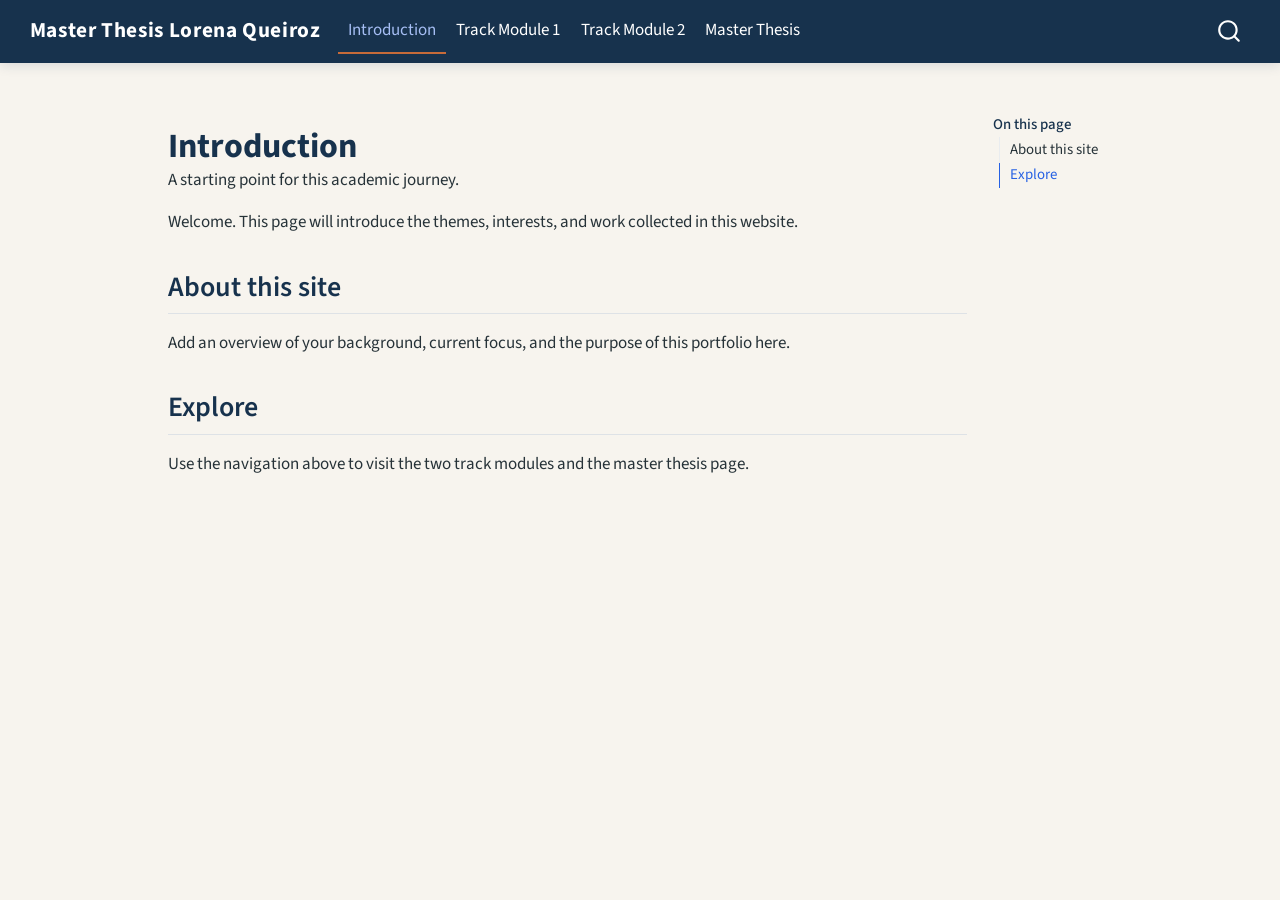
==== index.html @ 3b208a17 "Built site for gh-pages" ====
<!DOCTYPE html>
<html xmlns="http://www.w3.org/1999/xhtml" lang="en" xml:lang="en"><head>

<meta charset="utf-8">
<meta name="generator" content="quarto-1.8.27">

<meta name="viewport" content="width=device-width, initial-scale=1.0, user-scalable=yes">

<meta name="description" content="A starting point for this academic journey.">

<title>Introduction – Master Thesis Lorena Queiroz</title>
<style>
code{white-space: pre-wrap;}
span.smallcaps{font-variant: small-caps;}
div.columns{display: flex; gap: min(4vw, 1.5em);}
div.column{flex: auto; overflow-x: auto;}
div.hanging-indent{margin-left: 1.5em; text-indent: -1.5em;}
ul.task-list{list-style: none;}
ul.task-list li input[type="checkbox"] {
  width: 0.8em;
  margin: 0 0.8em 0.2em -1em; /* quarto-specific, see https://github.com/quarto-dev/quarto-cli/issues/4556 */ 
  vertical-align: middle;
}
</style>


<script src="site_libs/quarto-nav/quarto-nav.js"></script>
<script src="site_libs/quarto-nav/headroom.min.js"></script>
<script src="site_libs/clipboard/clipboard.min.js"></script>
<script src="site_libs/quarto-search/autocomplete.umd.js"></script>
<script src="site_libs/quarto-search/fuse.min.js"></script>
<script src="site_libs/quarto-search/quarto-search.js"></script>
<meta name="quarto:offset" content="./">
<script src="site_libs/quarto-html/quarto.js" type="module"></script>
<script src="site_libs/quarto-html/tabsets/tabsets.js" type="module"></script>
<script src="site_libs/quarto-html/axe/axe-check.js" type="module"></script>
<script src="site_libs/quarto-html/popper.min.js"></script>
<script src="site_libs/quarto-html/tippy.umd.min.js"></script>
<script src="site_libs/quarto-html/anchor.min.js"></script>
<link href="site_libs/quarto-html/tippy.css" rel="stylesheet">
<link href="site_libs/quarto-html/quarto-syntax-highlighting-ed96de9b727972fe78a7b5d16c58bf87.css" rel="stylesheet" id="quarto-text-highlighting-styles">
<script src="site_libs/bootstrap/bootstrap.min.js"></script>
<link href="site_libs/bootstrap/bootstrap-icons.css" rel="stylesheet">
<link href="site_libs/bootstrap/bootstrap-d3ca90b6e268685fec58a3d62933d639.min.css" rel="stylesheet" append-hash="true" id="quarto-bootstrap" data-mode="light">
<script id="quarto-search-options" type="application/json">{
  "location": "navbar",
  "copy-button": false,
  "collapse-after": 3,
  "panel-placement": "end",
  "type": "overlay",
  "limit": 50,
  "keyboard-shortcut": [
    "f",
    "/",
    "s"
  ],
  "show-item-context": false,
  "language": {
    "search-no-results-text": "No results",
    "search-matching-documents-text": "matching documents",
    "search-copy-link-title": "Copy link to search",
    "search-hide-matches-text": "Hide additional matches",
    "search-more-match-text": "more match in this document",
    "search-more-matches-text": "more matches in this document",
    "search-clear-button-title": "Clear",
    "search-text-placeholder": "",
    "search-detached-cancel-button-title": "Cancel",
    "search-submit-button-title": "Submit",
    "search-label": "Search"
  }
}</script>
<style>html{ scroll-behavior: smooth; }</style>


<link rel="stylesheet" href="styles.css">
</head>

<body class="nav-fixed quarto-light">

<div id="quarto-search-results"></div>
  <header id="quarto-header" class="headroom fixed-top">
    <nav class="navbar navbar-expand-lg " data-bs-theme="dark">
      <div class="navbar-container container-fluid">
      <div class="navbar-brand-container mx-auto">
    <a class="navbar-brand" href="./index.html">
    <span class="navbar-title">Master Thesis Lorena Queiroz</span>
    </a>
  </div>
            <div id="quarto-search" class="" title="Search"></div>
          <button class="navbar-toggler" type="button" data-bs-toggle="collapse" data-bs-target="#navbarCollapse" aria-controls="navbarCollapse" role="menu" aria-expanded="false" aria-label="Toggle navigation" onclick="if (window.quartoToggleHeadroom) { window.quartoToggleHeadroom(); }">
  <span class="navbar-toggler-icon"></span>
</button>
          <div class="collapse navbar-collapse" id="navbarCollapse">
            <ul class="navbar-nav navbar-nav-scroll me-auto">
  <li class="nav-item">
    <a class="nav-link active" href="./index.html" aria-current="page"> 
<span class="menu-text">Introduction</span></a>
  </li>  
  <li class="nav-item">
    <a class="nav-link" href="./module-1.html"> 
<span class="menu-text">Track Module 1</span></a>
  </li>  
  <li class="nav-item">
    <a class="nav-link" href="./module-2.html"> 
<span class="menu-text">Track Module 2</span></a>
  </li>  
  <li class="nav-item">
    <a class="nav-link" href="./thesis.html"> 
<span class="menu-text">Master Thesis</span></a>
  </li>  
</ul>
          </div> <!-- /navcollapse -->
            <div class="quarto-navbar-tools">
</div>
      </div> <!-- /container-fluid -->
    </nav>
</header>
<!-- content -->
<div id="quarto-content" class="quarto-container page-columns page-rows-contents page-layout-article page-navbar">
<!-- sidebar -->
<!-- margin-sidebar -->
    <div id="quarto-margin-sidebar" class="sidebar margin-sidebar">
        <nav id="TOC" role="doc-toc" class="toc-active">
    <h2 id="toc-title">On this page</h2>
   
  <ul>
  <li><a href="#about-this-site" id="toc-about-this-site" class="nav-link active" data-scroll-target="#about-this-site">About this site</a></li>
  <li><a href="#explore" id="toc-explore" class="nav-link" data-scroll-target="#explore">Explore</a></li>
  </ul>
</nav>
    </div>
<!-- main -->
<main class="content" id="quarto-document-content">

<header id="title-block-header" class="quarto-title-block default">
<div class="quarto-title">
<h1 class="title">Introduction</h1>
</div>

<div>
  <div class="description">
    A starting point for this academic journey.
  </div>
</div>


<div class="quarto-title-meta">

    
  
    
  </div>
  


</header>


<p>Welcome. This page will introduce the themes, interests, and work collected in this website.</p>
<section id="about-this-site" class="level2">
<h2 class="anchored" data-anchor-id="about-this-site">About this site</h2>
<p>Add an overview of your background, current focus, and the purpose of this portfolio here.</p>
</section>
<section id="explore" class="level2">
<h2 class="anchored" data-anchor-id="explore">Explore</h2>
<p>Use the navigation above to visit the two track modules and the master thesis page.</p>


</section>

</main> <!-- /main -->
<script id="quarto-html-after-body" type="application/javascript">
  window.document.addEventListener("DOMContentLoaded", function (event) {
    const icon = "";
    const anchorJS = new window.AnchorJS();
    anchorJS.options = {
      placement: 'right',
      icon: icon
    };
    anchorJS.add('.anchored');
    const isCodeAnnotation = (el) => {
      for (const clz of el.classList) {
        if (clz.startsWith('code-annotation-')) {                     
          return true;
        }
      }
      return false;
    }
    const onCopySuccess = function(e) {
      // button target
      const button = e.trigger;
      // don't keep focus
      button.blur();
      // flash "checked"
      button.classList.add('code-copy-button-checked');
      var currentTitle = button.getAttribute("title");
      button.setAttribute("title", "Copied!");
      let tooltip;
      if (window.bootstrap) {
        button.setAttribute("data-bs-toggle", "tooltip");
        button.setAttribute("data-bs-placement", "left");
        button.setAttribute("data-bs-title", "Copied!");
        tooltip = new bootstrap.Tooltip(button, 
          { trigger: "manual", 
            customClass: "code-copy-button-tooltip",
            offset: [0, -8]});
        tooltip.show();    
      }
      setTimeout(function() {
        if (tooltip) {
          tooltip.hide();
          button.removeAttribute("data-bs-title");
          button.removeAttribute("data-bs-toggle");
          button.removeAttribute("data-bs-placement");
        }
        button.setAttribute("title", currentTitle);
        button.classList.remove('code-copy-button-checked');
      }, 1000);
      // clear code selection
      e.clearSelection();
    }
    const getTextToCopy = function(trigger) {
      const outerScaffold = trigger.parentElement.cloneNode(true);
      const codeEl = outerScaffold.querySelector('code');
      for (const childEl of codeEl.children) {
        if (isCodeAnnotation(childEl)) {
          childEl.remove();
        }
      }
      return codeEl.innerText;
    }
    const clipboard = new window.ClipboardJS('.code-copy-button:not([data-in-quarto-modal])', {
      text: getTextToCopy
    });
    clipboard.on('success', onCopySuccess);
    if (window.document.getElementById('quarto-embedded-source-code-modal')) {
      const clipboardModal = new window.ClipboardJS('.code-copy-button[data-in-quarto-modal]', {
        text: getTextToCopy,
        container: window.document.getElementById('quarto-embedded-source-code-modal')
      });
      clipboardModal.on('success', onCopySuccess);
    }
      var localhostRegex = new RegExp(/^(?:http|https):\/\/localhost\:?[0-9]*\//);
      var mailtoRegex = new RegExp(/^mailto:/);
        var filterRegex = new RegExp('/' + window.location.host + '/');
      var isInternal = (href) => {
          return filterRegex.test(href) || localhostRegex.test(href) || mailtoRegex.test(href);
      }
      // Inspect non-navigation links and adorn them if external
     var links = window.document.querySelectorAll('a[href]:not(.nav-link):not(.navbar-brand):not(.toc-action):not(.sidebar-link):not(.sidebar-item-toggle):not(.pagination-link):not(.no-external):not([aria-hidden]):not(.dropdown-item):not(.quarto-navigation-tool):not(.about-link)');
      for (var i=0; i<links.length; i++) {
        const link = links[i];
        if (!isInternal(link.href)) {
          // undo the damage that might have been done by quarto-nav.js in the case of
          // links that we want to consider external
          if (link.dataset.originalHref !== undefined) {
            link.href = link.dataset.originalHref;
          }
        }
      }
    function tippyHover(el, contentFn, onTriggerFn, onUntriggerFn) {
      const config = {
        allowHTML: true,
        maxWidth: 500,
        delay: 100,
        arrow: false,
        appendTo: function(el) {
            return el.parentElement;
        },
        interactive: true,
        interactiveBorder: 10,
        theme: 'quarto',
        placement: 'bottom-start',
      };
      if (contentFn) {
        config.content = contentFn;
      }
      if (onTriggerFn) {
        config.onTrigger = onTriggerFn;
      }
      if (onUntriggerFn) {
        config.onUntrigger = onUntriggerFn;
      }
      window.tippy(el, config); 
    }
    const noterefs = window.document.querySelectorAll('a[role="doc-noteref"]');
    for (var i=0; i<noterefs.length; i++) {
      const ref = noterefs[i];
      tippyHover(ref, function() {
        // use id or data attribute instead here
        let href = ref.getAttribute('data-footnote-href') || ref.getAttribute('href');
        try { href = new URL(href).hash; } catch {}
        const id = href.replace(/^#\/?/, "");
        const note = window.document.getElementById(id);
        if (note) {
          return note.innerHTML;
        } else {
          return "";
        }
      });
    }
    const xrefs = window.document.querySelectorAll('a.quarto-xref');
    const processXRef = (id, note) => {
      // Strip column container classes
      const stripColumnClz = (el) => {
        el.classList.remove("page-full", "page-columns");
        if (el.children) {
          for (const child of el.children) {
            stripColumnClz(child);
          }
        }
      }
      stripColumnClz(note)
      if (id === null || id.startsWith('sec-')) {
        // Special case sections, only their first couple elements
        const container = document.createElement("div");
        if (note.children && note.children.length > 2) {
          container.appendChild(note.children[0].cloneNode(true));
          for (let i = 1; i < note.children.length; i++) {
            const child = note.children[i];
            if (child.tagName === "P" && child.innerText === "") {
              continue;
            } else {
              container.appendChild(child.cloneNode(true));
              break;
            }
          }
          if (window.Quarto?.typesetMath) {
            window.Quarto.typesetMath(container);
          }
          return container.innerHTML
        } else {
          if (window.Quarto?.typesetMath) {
            window.Quarto.typesetMath(note);
          }
          return note.innerHTML;
        }
      } else {
        // Remove any anchor links if they are present
        const anchorLink = note.querySelector('a.anchorjs-link');
        if (anchorLink) {
          anchorLink.remove();
        }
        if (window.Quarto?.typesetMath) {
          window.Quarto.typesetMath(note);
        }
        if (note.classList.contains("callout")) {
          return note.outerHTML;
        } else {
          return note.innerHTML;
        }
      }
    }
    for (var i=0; i<xrefs.length; i++) {
      const xref = xrefs[i];
      tippyHover(xref, undefined, function(instance) {
        instance.disable();
        let url = xref.getAttribute('href');
        let hash = undefined; 
        if (url.startsWith('#')) {
          hash = url;
        } else {
          try { hash = new URL(url).hash; } catch {}
        }
        if (hash) {
          const id = hash.replace(/^#\/?/, "");
          const note = window.document.getElementById(id);
          if (note !== null) {
            try {
              const html = processXRef(id, note.cloneNode(true));
              instance.setContent(html);
            } finally {
              instance.enable();
              instance.show();
            }
          } else {
            // See if we can fetch this
            fetch(url.split('#')[0])
            .then(res => res.text())
            .then(html => {
              const parser = new DOMParser();
              const htmlDoc = parser.parseFromString(html, "text/html");
              const note = htmlDoc.getElementById(id);
              if (note !== null) {
                const html = processXRef(id, note);
                instance.setContent(html);
              } 
            }).finally(() => {
              instance.enable();
              instance.show();
            });
          }
        } else {
          // See if we can fetch a full url (with no hash to target)
          // This is a special case and we should probably do some content thinning / targeting
          fetch(url)
          .then(res => res.text())
          .then(html => {
            const parser = new DOMParser();
            const htmlDoc = parser.parseFromString(html, "text/html");
            const note = htmlDoc.querySelector('main.content');
            if (note !== null) {
              // This should only happen for chapter cross references
              // (since there is no id in the URL)
              // remove the first header
              if (note.children.length > 0 && note.children[0].tagName === "HEADER") {
                note.children[0].remove();
              }
              const html = processXRef(null, note);
              instance.setContent(html);
            } 
          }).finally(() => {
            instance.enable();
            instance.show();
          });
        }
      }, function(instance) {
      });
    }
        let selectedAnnoteEl;
        const selectorForAnnotation = ( cell, annotation) => {
          let cellAttr = 'data-code-cell="' + cell + '"';
          let lineAttr = 'data-code-annotation="' +  annotation + '"';
          const selector = 'span[' + cellAttr + '][' + lineAttr + ']';
          return selector;
        }
        const selectCodeLines = (annoteEl) => {
          const doc = window.document;
          const targetCell = annoteEl.getAttribute("data-target-cell");
          const targetAnnotation = annoteEl.getAttribute("data-target-annotation");
          const annoteSpan = window.document.querySelector(selectorForAnnotation(targetCell, targetAnnotation));
          const lines = annoteSpan.getAttribute("data-code-lines").split(",");
          const lineIds = lines.map((line) => {
            return targetCell + "-" + line;
          })
          let top = null;
          let height = null;
          let parent = null;
          if (lineIds.length > 0) {
              //compute the position of the single el (top and bottom and make a div)
              const el = window.document.getElementById(lineIds[0]);
              top = el.offsetTop;
              height = el.offsetHeight;
              parent = el.parentElement.parentElement;
            if (lineIds.length > 1) {
              const lastEl = window.document.getElementById(lineIds[lineIds.length - 1]);
              const bottom = lastEl.offsetTop + lastEl.offsetHeight;
              height = bottom - top;
            }
            if (top !== null && height !== null && parent !== null) {
              // cook up a div (if necessary) and position it 
              let div = window.document.getElementById("code-annotation-line-highlight");
              if (div === null) {
                div = window.document.createElement("div");
                div.setAttribute("id", "code-annotation-line-highlight");
                div.style.position = 'absolute';
                parent.appendChild(div);
              }
              div.style.top = top - 2 + "px";
              div.style.height = height + 4 + "px";
              div.style.left = 0;
              let gutterDiv = window.document.getElementById("code-annotation-line-highlight-gutter");
              if (gutterDiv === null) {
                gutterDiv = window.document.createElement("div");
                gutterDiv.setAttribute("id", "code-annotation-line-highlight-gutter");
                gutterDiv.style.position = 'absolute';
                const codeCell = window.document.getElementById(targetCell);
                const gutter = codeCell.querySelector('.code-annotation-gutter');
                gutter.appendChild(gutterDiv);
              }
              gutterDiv.style.top = top - 2 + "px";
              gutterDiv.style.height = height + 4 + "px";
            }
            selectedAnnoteEl = annoteEl;
          }
        };
        const unselectCodeLines = () => {
          const elementsIds = ["code-annotation-line-highlight", "code-annotation-line-highlight-gutter"];
          elementsIds.forEach((elId) => {
            const div = window.document.getElementById(elId);
            if (div) {
              div.remove();
            }
          });
          selectedAnnoteEl = undefined;
        };
          // Handle positioning of the toggle
      window.addEventListener(
        "resize",
        throttle(() => {
          elRect = undefined;
          if (selectedAnnoteEl) {
            selectCodeLines(selectedAnnoteEl);
          }
        }, 10)
      );
      function throttle(fn, ms) {
      let throttle = false;
      let timer;
        return (...args) => {
          if(!throttle) { // first call gets through
              fn.apply(this, args);
              throttle = true;
          } else { // all the others get throttled
              if(timer) clearTimeout(timer); // cancel #2
              timer = setTimeout(() => {
                fn.apply(this, args);
                timer = throttle = false;
              }, ms);
          }
        };
      }
        // Attach click handler to the DT
        const annoteDls = window.document.querySelectorAll('dt[data-target-cell]');
        for (const annoteDlNode of annoteDls) {
          annoteDlNode.addEventListener('click', (event) => {
            const clickedEl = event.target;
            if (clickedEl !== selectedAnnoteEl) {
              unselectCodeLines();
              const activeEl = window.document.querySelector('dt[data-target-cell].code-annotation-active');
              if (activeEl) {
                activeEl.classList.remove('code-annotation-active');
              }
              selectCodeLines(clickedEl);
              clickedEl.classList.add('code-annotation-active');
            } else {
              // Unselect the line
              unselectCodeLines();
              clickedEl.classList.remove('code-annotation-active');
            }
          });
        }
    const findCites = (el) => {
      const parentEl = el.parentElement;
      if (parentEl) {
        const cites = parentEl.dataset.cites;
        if (cites) {
          return {
            el,
            cites: cites.split(' ')
          };
        } else {
          return findCites(el.parentElement)
        }
      } else {
        return undefined;
      }
    };
    var bibliorefs = window.document.querySelectorAll('a[role="doc-biblioref"]');
    for (var i=0; i<bibliorefs.length; i++) {
      const ref = bibliorefs[i];
      const citeInfo = findCites(ref);
      if (citeInfo) {
        tippyHover(citeInfo.el, function() {
          var popup = window.document.createElement('div');
          citeInfo.cites.forEach(function(cite) {
            var citeDiv = window.document.createElement('div');
            citeDiv.classList.add('hanging-indent');
            citeDiv.classList.add('csl-entry');
            var biblioDiv = window.document.getElementById('ref-' + cite);
            if (biblioDiv) {
              citeDiv.innerHTML = biblioDiv.innerHTML;
            }
            popup.appendChild(citeDiv);
          });
          return popup.innerHTML;
        });
      }
    }
  });
  </script>
</div> <!-- /content -->




<script src="site_libs/quarto-html/zenscroll-min.js"></script>
</body></html>
---- site_libs/quarto-html/tippy.css ----
.tippy-box[data-animation=fade][data-state=hidden]{opacity:0}[data-tippy-root]{max-width:calc(100vw - 10px)}.tippy-box{position:relative;background-color:#333;color:#fff;border-radius:4px;font-size:14px;line-height:1.4;white-space:normal;outline:0;transition-property:transform,visibility,opacity}.tippy-box[data-placement^=top]>.tippy-arrow{bottom:0}.tippy-box[data-placement^=top]>.tippy-arrow:before{bottom:-7px;left:0;border-width:8px 8px 0;border-top-color:initial;transform-origin:center top}.tippy-box[data-placement^=bottom]>.tippy-arrow{top:0}.tippy-box[data-placement^=bottom]>.tippy-arrow:before{top:-7px;left:0;border-width:0 8px 8px;border-bottom-color:initial;transform-origin:center bottom}.tippy-box[data-placement^=left]>.tippy-arrow{right:0}.tippy-box[data-placement^=left]>.tippy-arrow:before{border-width:8px 0 8px 8px;border-left-color:initial;right:-7px;transform-origin:center left}.tippy-box[data-placement^=right]>.tippy-arrow{left:0}.tippy-box[data-placement^=right]>.tippy-arrow:before{left:-7px;border-width:8px 8px 8px 0;border-right-color:initial;transform-origin:center right}.tippy-box[data-inertia][data-state=visible]{transition-timing-function:cubic-bezier(.54,1.5,.38,1.11)}.tippy-arrow{width:16px;height:16px;color:#333}.tippy-arrow:before{content:"";position:absolute;border-color:transparent;border-style:solid}.tippy-content{position:relative;padding:5px 9px;z-index:1}
---- site_libs/quarto-html/quarto-syntax-highlighting-ed96de9b727972fe78a7b5d16c58bf87.css ----
/* quarto syntax highlight colors */
:root {
  --quarto-hl-ot-color: #003B4F;
  --quarto-hl-at-color: #657422;
  --quarto-hl-ss-color: #20794D;
  --quarto-hl-an-color: #5E5E5E;
  --quarto-hl-fu-color: #4758AB;
  --quarto-hl-st-color: #20794D;
  --quarto-hl-cf-color: #003B4F;
  --quarto-hl-op-color: #5E5E5E;
  --quarto-hl-er-color: #AD0000;
  --quarto-hl-bn-color: #AD0000;
  --quarto-hl-al-color: #AD0000;
  --quarto-hl-va-color: #111111;
  --quarto-hl-bu-color: inherit;
  --quarto-hl-ex-color: inherit;
  --quarto-hl-pp-color: #AD0000;
  --quarto-hl-in-color: #5E5E5E;
  --quarto-hl-vs-color: #20794D;
  --quarto-hl-wa-color: #5E5E5E;
  --quarto-hl-do-color: #5E5E5E;
  --quarto-hl-im-color: #00769E;
  --quarto-hl-ch-color: #20794D;
  --quarto-hl-dt-color: #AD0000;
  --quarto-hl-fl-color: #AD0000;
  --quarto-hl-co-color: #5E5E5E;
  --quarto-hl-cv-color: #5E5E5E;
  --quarto-hl-cn-color: #8f5902;
  --quarto-hl-sc-color: #5E5E5E;
  --quarto-hl-dv-color: #AD0000;
  --quarto-hl-kw-color: #003B4F;
}

/* other quarto variables */
:root {
  --quarto-font-monospace: SFMono-Regular, Menlo, Monaco, Consolas, "Liberation Mono", "Courier New", monospace;
}

/* syntax highlight based on Pandoc's rules */
pre > code.sourceCode > span {
  color: #003B4F;
}

code.sourceCode > span {
  color: #003B4F;
}

div.sourceCode,
div.sourceCode pre.sourceCode {
  color: #003B4F;
}

/* Normal */
code span {
  color: #003B4F;
}

/* Alert */
code span.al {
  color: #AD0000;
  font-style: inherit;
}

/* Annotation */
code span.an {
  color: #5E5E5E;
  font-style: inherit;
}

/* Attribute */
code span.at {
  color: #657422;
  font-style: inherit;
}

/* BaseN */
code span.bn {
  color: #AD0000;
  font-style: inherit;
}

/* BuiltIn */
code span.bu {
  font-style: inherit;
}

/* ControlFlow */
code span.cf {
  color: #003B4F;
  font-weight: bold;
  font-style: inherit;
}

/* Char */
code span.ch {
  color: #20794D;
  font-style: inherit;
}

/* Constant */
code span.cn {
  color: #8f5902;
  font-style: inherit;
}

/* Comment */
code span.co {
  color: #5E5E5E;
  font-style: inherit;
}

/* CommentVar */
code span.cv {
  color: #5E5E5E;
  font-style: italic;
}

/* Documentation */
code span.do {
  color: #5E5E5E;
  font-style: italic;
}

/* DataType */
code span.dt {
  color: #AD0000;
  font-style: inherit;
}

/* DecVal */
code span.dv {
  color: #AD0000;
  font-style: inherit;
}

/* Error */
code span.er {
  color: #AD0000;
  font-style: inherit;
}

/* Extension */
code span.ex {
  font-style: inherit;
}

/* Float */
code span.fl {
  color: #AD0000;
  font-style: inherit;
}

/* Function */
code span.fu {
  color: #4758AB;
  font-style: inherit;
}

/* Import */
code span.im {
  color: #00769E;
  font-style: inherit;
}

/* Information */
code span.in {
  color: #5E5E5E;
  font-style: inherit;
}

/* Keyword */
code span.kw {
  color: #003B4F;
  font-weight: bold;
  font-style: inherit;
}

/* Operator */
code span.op {
  color: #5E5E5E;
  font-style: inherit;
}

/* Other */
code span.ot {
  color: #003B4F;
  font-style: inherit;
}

/* Preprocessor */
code span.pp {
  color: #AD0000;
  font-style: inherit;
}

/* SpecialChar */
code span.sc {
  color: #5E5E5E;
  font-style: inherit;
}

/* SpecialString */
code span.ss {
  color: #20794D;
  font-style: inherit;
}

/* String */
code span.st {
  color: #20794D;
  font-style: inherit;
}

/* Variable */
code span.va {
  color: #111111;
  font-style: inherit;
}

/* VerbatimString */
code span.vs {
  color: #20794D;
  font-style: inherit;
}

/* Warning */
code span.wa {
  color: #5E5E5E;
  font-style: italic;
}

.prevent-inlining {
  content: "</";
}

/*# sourceMappingURL=0920dd6d7437995b8cdf7429764427b1.css.map */
---- styles.css ----
/* Keep the reading surface calm while giving the site its own identity. */
:root {
  --site-ink: #17324d;
  --site-accent: #c76b39;
  --site-paper: #f7f4ee;
}

body {
  background: var(--site-paper);
  color: #263238;
}

.navbar {
  box-shadow: 0 2px 12px rgba(23, 50, 77, 0.14);
}

.navbar-brand {
  font-weight: 700;
  letter-spacing: 0.03em;
}

.navbar-nav .nav-link {
  border-bottom: 2px solid transparent;
  transition: border-color 160ms ease, color 160ms ease;
}

.navbar-nav .nav-link:hover,
.navbar-nav .nav-link.active {
  border-bottom-color: var(--site-accent);
}

#quarto-content {
  padding-top: 2rem;
}

h1, h2, h3 {
  color: var(--site-ink);
}

h1 {
  font-weight: 700;
}

a {
  color: #9b4d25;
}
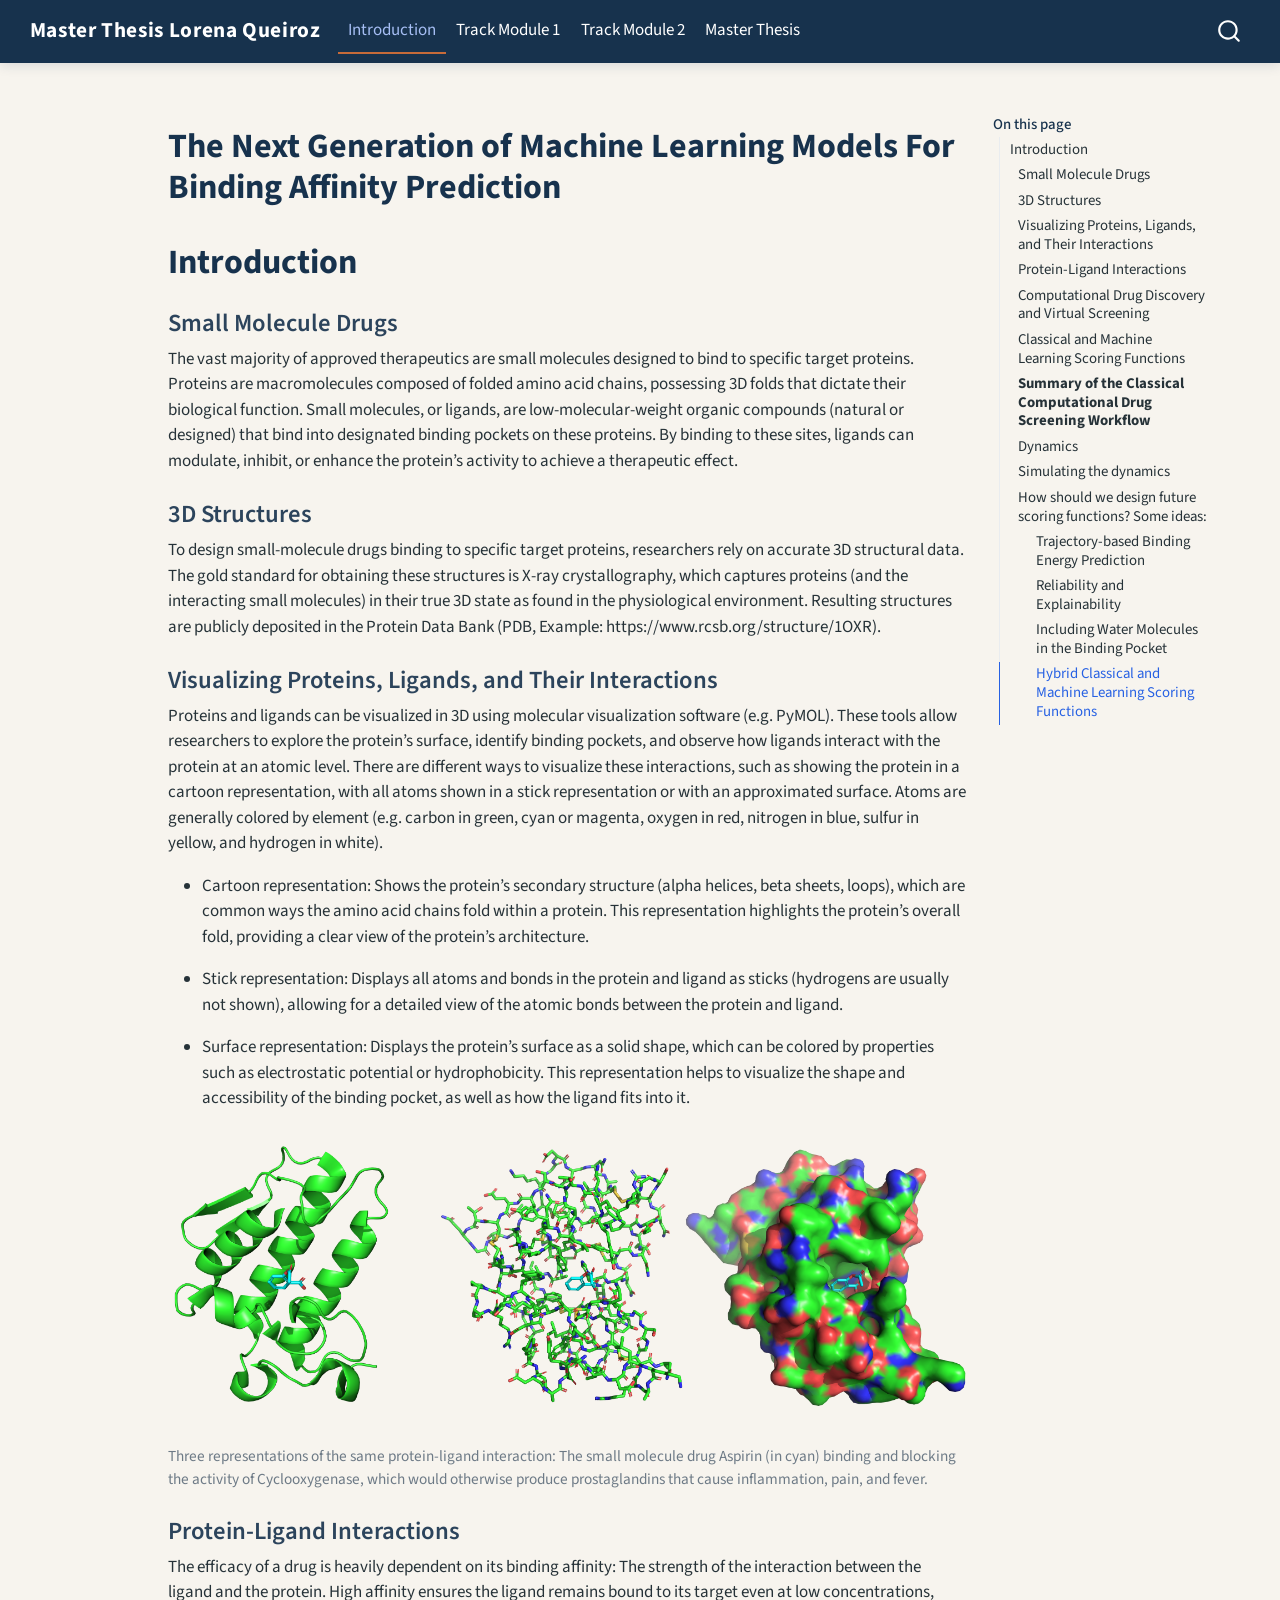
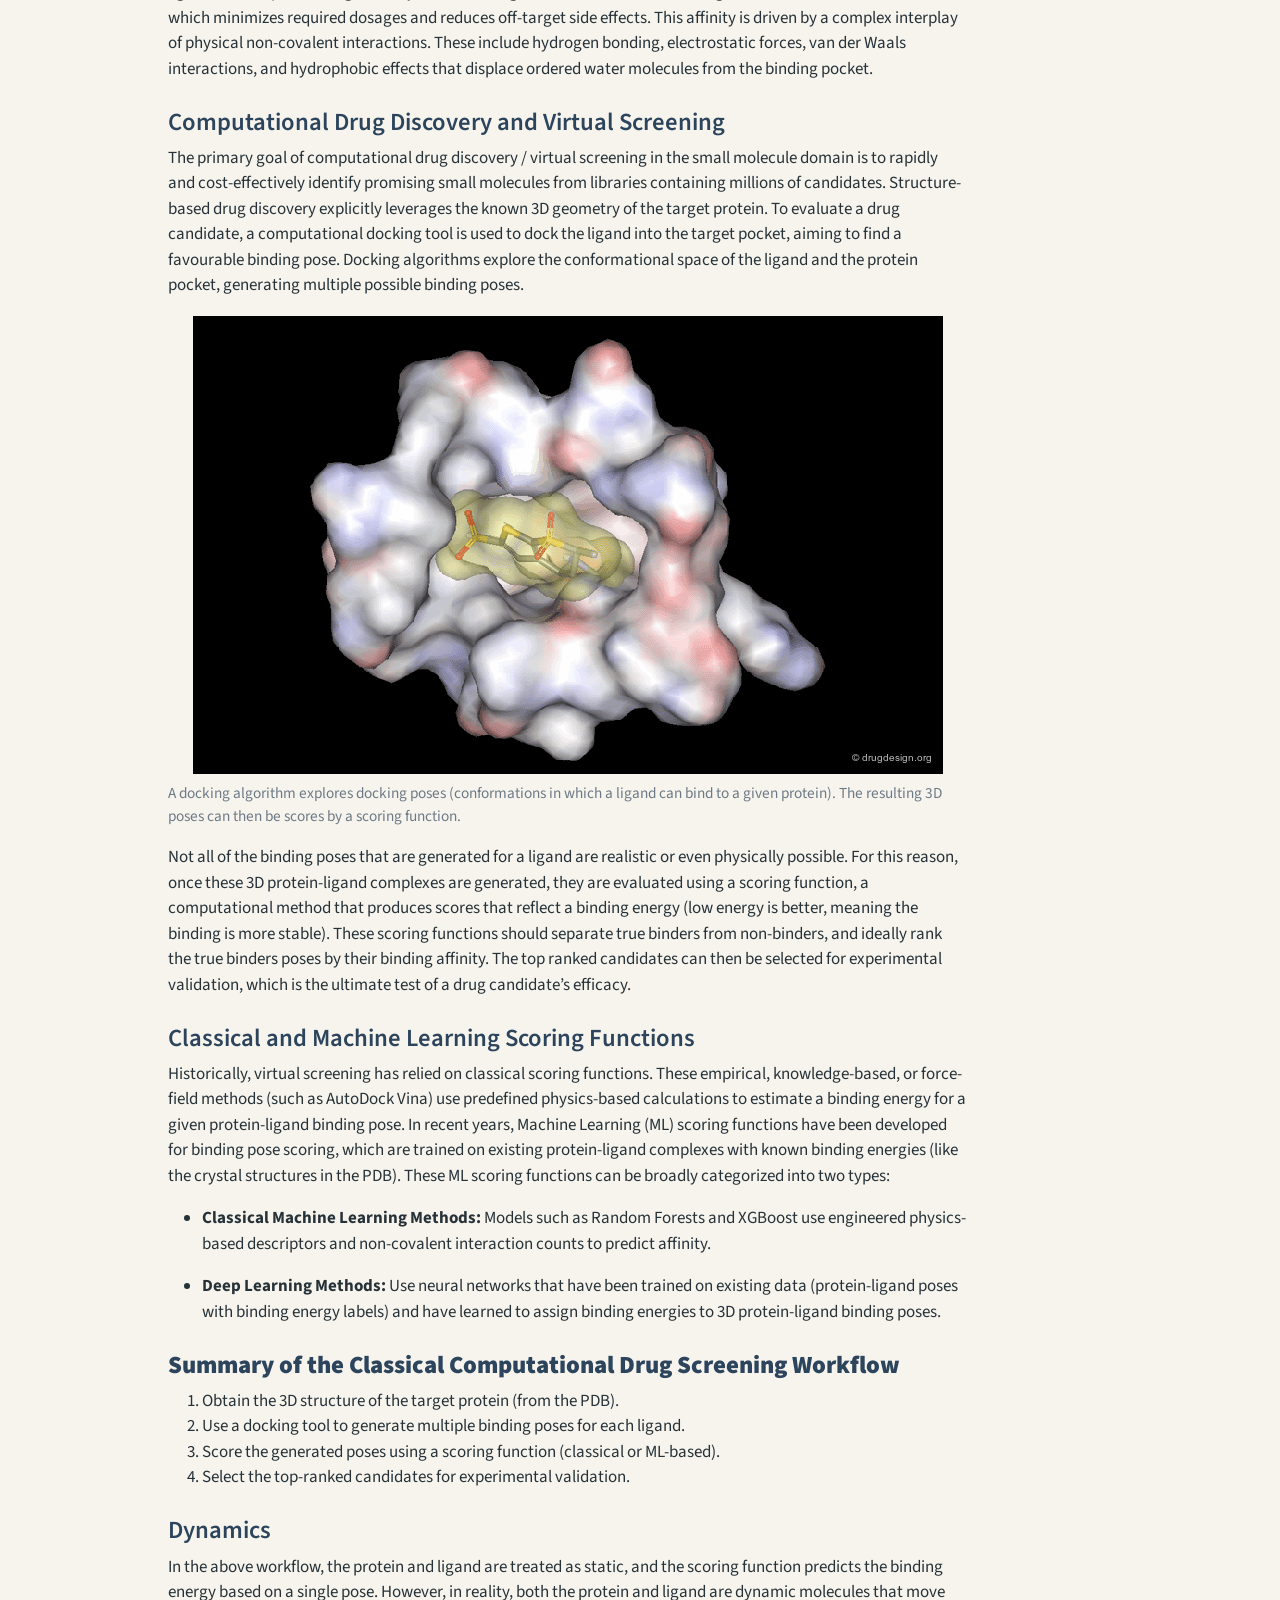
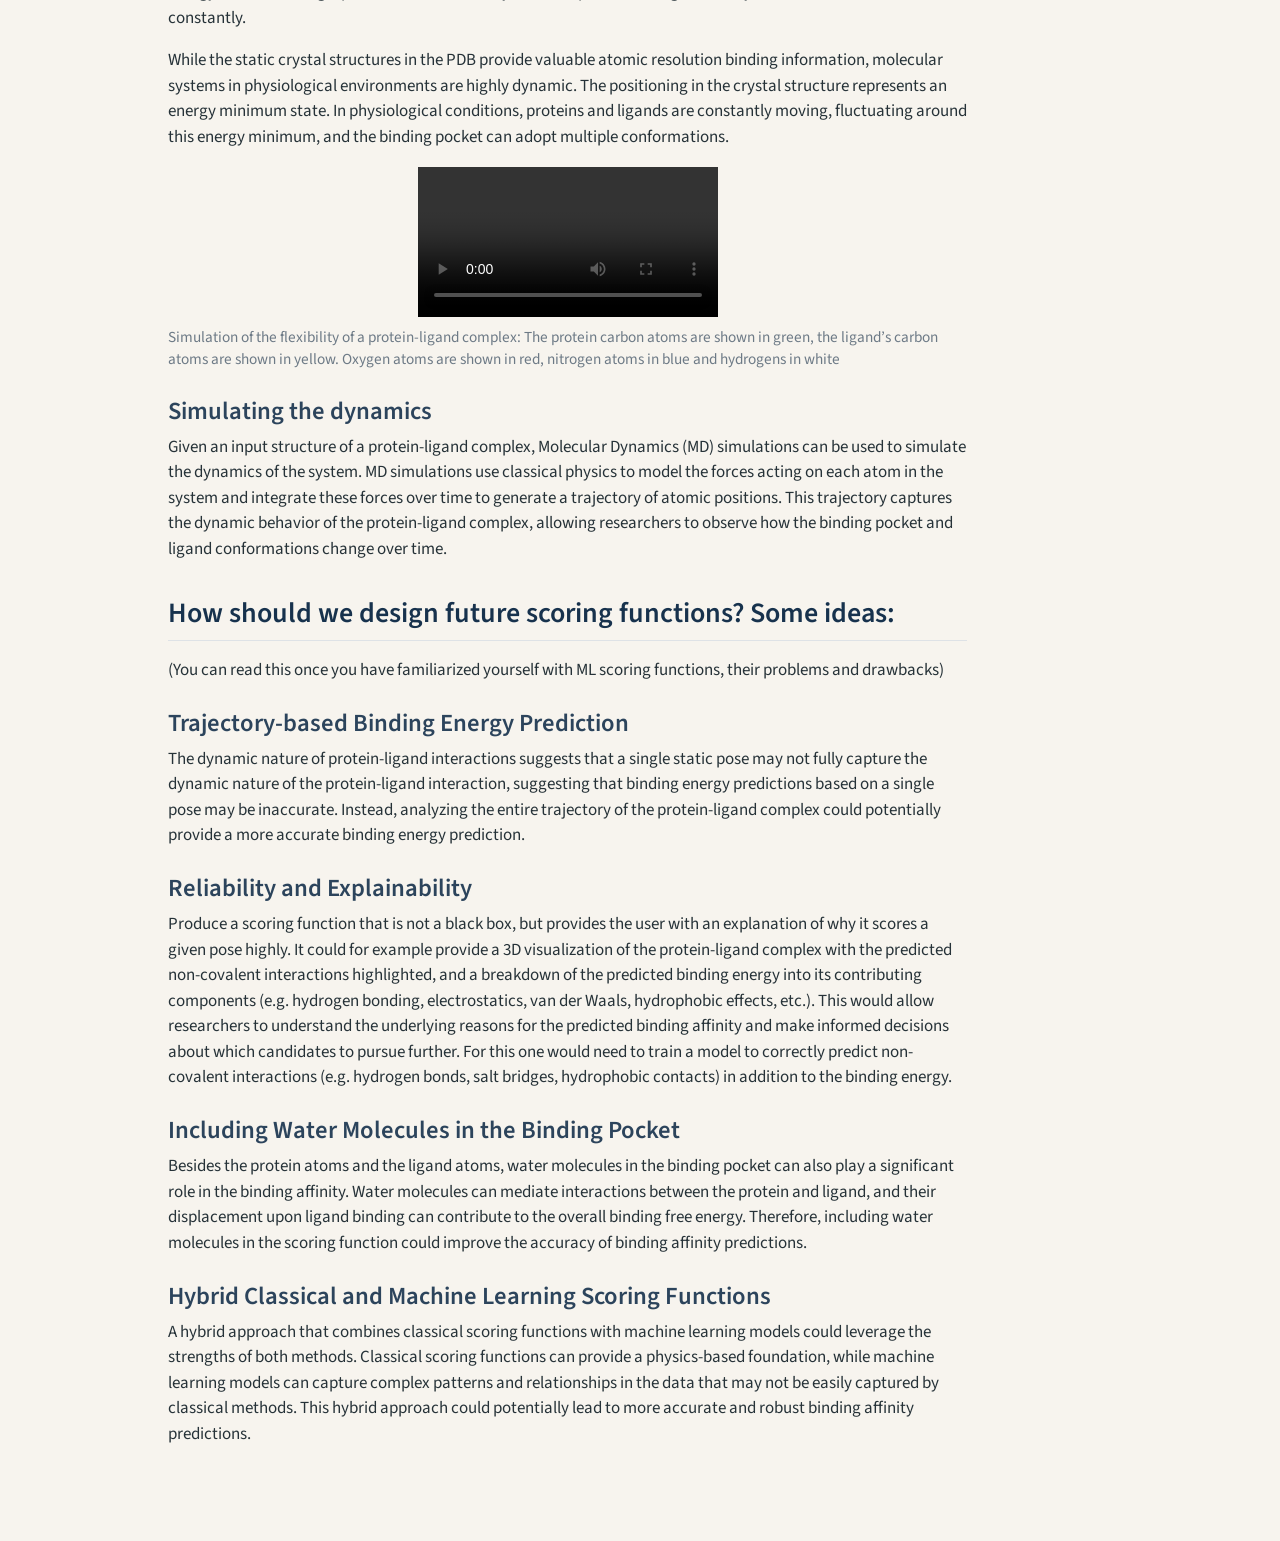
==== commit 91881957: "Built site for gh-pages" ====
--- a/index.html
+++ b/index.html
@@ -6,9 +6,8 @@
 
 <meta name="viewport" content="width=device-width, initial-scale=1.0, user-scalable=yes">
 
-<meta name="description" content="A starting point for this academic journey.">
-
-<title>Introduction – Master Thesis Lorena Queiroz</title>
+
+<title>The Next Generation of Machine Learning Models For Binding Affinity Prediction – Master Thesis Lorena Queiroz</title>
 <style>
 code{white-space: pre-wrap;}
 span.smallcaps{font-variant: small-caps;}
@@ -124,8 +123,25 @@
     <h2 id="toc-title">On this page</h2>
    
   <ul>
-  <li><a href="#about-this-site" id="toc-about-this-site" class="nav-link active" data-scroll-target="#about-this-site">About this site</a></li>
-  <li><a href="#explore" id="toc-explore" class="nav-link" data-scroll-target="#explore">Explore</a></li>
+  <li><a href="#introduction" id="toc-introduction" class="nav-link active" data-scroll-target="#introduction">Introduction</a>
+  <ul class="collapse">
+  <li><a href="#small-molecule-drugs" id="toc-small-molecule-drugs" class="nav-link" data-scroll-target="#small-molecule-drugs">Small Molecule Drugs</a></li>
+  <li><a href="#d-structures" id="toc-d-structures" class="nav-link" data-scroll-target="#d-structures">3D Structures</a></li>
+  <li><a href="#visualizing-proteins-ligands-and-their-interactions" id="toc-visualizing-proteins-ligands-and-their-interactions" class="nav-link" data-scroll-target="#visualizing-proteins-ligands-and-their-interactions">Visualizing Proteins, Ligands, and Their Interactions</a></li>
+  <li><a href="#protein-ligand-interactions" id="toc-protein-ligand-interactions" class="nav-link" data-scroll-target="#protein-ligand-interactions">Protein-Ligand Interactions</a></li>
+  <li><a href="#computational-drug-discovery-and-virtual-screening" id="toc-computational-drug-discovery-and-virtual-screening" class="nav-link" data-scroll-target="#computational-drug-discovery-and-virtual-screening">Computational Drug Discovery and Virtual Screening</a></li>
+  <li><a href="#classical-and-machine-learning-scoring-functions" id="toc-classical-and-machine-learning-scoring-functions" class="nav-link" data-scroll-target="#classical-and-machine-learning-scoring-functions">Classical and Machine Learning Scoring Functions</a></li>
+  <li><a href="#summary-of-the-classical-computational-drug-screening-workflow" id="toc-summary-of-the-classical-computational-drug-screening-workflow" class="nav-link" data-scroll-target="#summary-of-the-classical-computational-drug-screening-workflow"><strong>Summary of the Classical Computational Drug Screening Workflow</strong></a></li>
+  <li><a href="#dynamics" id="toc-dynamics" class="nav-link" data-scroll-target="#dynamics">Dynamics</a></li>
+  <li><a href="#simulating-the-dynamics" id="toc-simulating-the-dynamics" class="nav-link" data-scroll-target="#simulating-the-dynamics">Simulating the dynamics</a></li>
+  <li><a href="#how-should-we-design-future-scoring-functions-some-ideas" id="toc-how-should-we-design-future-scoring-functions-some-ideas" class="nav-link" data-scroll-target="#how-should-we-design-future-scoring-functions-some-ideas">How should we design future scoring functions? Some ideas:</a>
+  <ul class="collapse">
+  <li><a href="#trajectory-based-binding-energy-prediction" id="toc-trajectory-based-binding-energy-prediction" class="nav-link" data-scroll-target="#trajectory-based-binding-energy-prediction">Trajectory-based Binding Energy Prediction</a></li>
+  <li><a href="#reliability-and-explainability" id="toc-reliability-and-explainability" class="nav-link" data-scroll-target="#reliability-and-explainability">Reliability and Explainability</a></li>
+  <li><a href="#including-water-molecules-in-the-binding-pocket" id="toc-including-water-molecules-in-the-binding-pocket" class="nav-link" data-scroll-target="#including-water-molecules-in-the-binding-pocket">Including Water Molecules in the Binding Pocket</a></li>
+  <li><a href="#hybrid-classical-and-machine-learning-scoring-functions" id="toc-hybrid-classical-and-machine-learning-scoring-functions" class="nav-link" data-scroll-target="#hybrid-classical-and-machine-learning-scoring-functions">Hybrid Classical and Machine Learning Scoring Functions</a></li>
+  </ul></li>
+  </ul></li>
   </ul>
 </nav>
     </div>
@@ -134,14 +150,9 @@
 
 <header id="title-block-header" class="quarto-title-block default">
 <div class="quarto-title">
-<h1 class="title">Introduction</h1>
+<h1 class="title">The Next Generation of Machine Learning Models For Binding Affinity Prediction</h1>
 </div>
 
-<div>
-  <div class="description">
-    A starting point for this academic journey.
-  </div>
-</div>
 
 
 <div class="quarto-title-meta">
@@ -156,16 +167,100 @@
 </header>
 
 
-<p>Welcome. This page will introduce the themes, interests, and work collected in this website.</p>
-<section id="about-this-site" class="level2">
-<h2 class="anchored" data-anchor-id="about-this-site">About this site</h2>
-<p>Add an overview of your background, current focus, and the purpose of this portfolio here.</p>
-</section>
-<section id="explore" class="level2">
-<h2 class="anchored" data-anchor-id="explore">Explore</h2>
-<p>Use the navigation above to visit the two track modules and the master thesis page.</p>
-
-
+<section id="introduction" class="level1">
+<h1>Introduction</h1>
+<section id="small-molecule-drugs" class="level3">
+<h3 class="anchored" data-anchor-id="small-molecule-drugs">Small Molecule Drugs</h3>
+<p>The vast majority of approved therapeutics are small molecules designed to bind to specific target proteins. Proteins are macromolecules composed of folded amino acid chains, possessing 3D folds that dictate their biological function. Small molecules, or ligands, are low-molecular-weight organic compounds (natural or designed) that bind into designated binding pockets on these proteins. By binding to these sites, ligands can modulate, inhibit, or enhance the protein’s activity to achieve a therapeutic effect.</p>
+</section>
+<section id="d-structures" class="level3">
+<h3 class="anchored" data-anchor-id="d-structures">3D Structures</h3>
+<p>To design small-molecule drugs binding to specific target proteins, researchers rely on accurate 3D structural data. The gold standard for obtaining these structures is X-ray crystallography, which captures proteins (and the interacting small molecules) in their true 3D state as found in the physiological environment. Resulting structures are publicly deposited in the Protein Data Bank (PDB, Example: https://www.rcsb.org/structure/1OXR).</p>
+</section>
+<section id="visualizing-proteins-ligands-and-their-interactions" class="level3">
+<h3 class="anchored" data-anchor-id="visualizing-proteins-ligands-and-their-interactions">Visualizing Proteins, Ligands, and Their Interactions</h3>
+<p>Proteins and ligands can be visualized in 3D using molecular visualization software (e.g.&nbsp;PyMOL). These tools allow researchers to explore the protein’s surface, identify binding pockets, and observe how ligands interact with the protein at an atomic level. There are different ways to visualize these interactions, such as showing the protein in a cartoon representation, with all atoms shown in a stick representation or with an approximated surface. Atoms are generally colored by element (e.g.&nbsp;carbon in green, cyan or magenta, oxygen in red, nitrogen in blue, sulfur in yellow, and hydrogen in white).</p>
+<ul>
+<li><p>Cartoon representation: Shows the protein’s secondary structure (alpha helices, beta sheets, loops), which are common ways the amino acid chains fold within a protein. This representation highlights the protein’s overall fold, providing a clear view of the protein’s architecture.</p></li>
+<li><p>Stick representation: Displays all atoms and bonds in the protein and ligand as sticks (hydrogens are usually not shown), allowing for a detailed view of the atomic bonds between the protein and ligand.</p></li>
+<li><p>Surface representation: Displays the protein’s surface as a solid shape, which can be colored by properties such as electrostatic potential or hydrophobicity. This representation helps to visualize the shape and accessibility of the binding pocket, as well as how the ligand fits into it.</p></li>
+</ul>
+<div class="quarto-figure quarto-figure-center">
+<figure class="figure">
+<p><img src="images/protein_representations.png" class="img-fluid figure-img"></p>
+<figcaption>Three representations of the same protein-ligand interaction: The small molecule drug Aspirin (in cyan) binding and blocking the activity of Cyclooxygenase, which would otherwise produce prostaglandins that cause inflammation, pain, and fever.</figcaption>
+</figure>
+</div>
+</section>
+<section id="protein-ligand-interactions" class="level3">
+<h3 class="anchored" data-anchor-id="protein-ligand-interactions">Protein-Ligand Interactions</h3>
+<p>The efficacy of a drug is heavily dependent on its binding affinity: The strength of the interaction between the ligand and the protein. High affinity ensures the ligand remains bound to its target even at low concentrations, which minimizes required dosages and reduces off-target side effects. This affinity is driven by a complex interplay of physical non-covalent interactions. These include hydrogen bonding, electrostatic forces, van der Waals interactions, and hydrophobic effects that displace ordered water molecules from the binding pocket.</p>
+</section>
+<section id="computational-drug-discovery-and-virtual-screening" class="level3">
+<h3 class="anchored" data-anchor-id="computational-drug-discovery-and-virtual-screening">Computational Drug Discovery and Virtual Screening</h3>
+<p>The primary goal of computational drug discovery / virtual screening in the small molecule domain is to rapidly and cost-effectively identify promising small molecules from libraries containing millions of candidates. Structure-based drug discovery explicitly leverages the known 3D geometry of the target protein. To evaluate a drug candidate, a computational docking tool is used to dock the ligand into the target pocket, aiming to find a favourable binding pose. Docking algorithms explore the conformational space of the ligand and the protein pocket, generating multiple possible binding poses.</p>
+<div class="quarto-figure quarto-figure-center">
+<figure class="figure">
+<p><img src="images/docking.gif" class="img-fluid figure-img"></p>
+<figcaption>A docking algorithm explores docking poses (conformations in which a ligand can bind to a given protein). The resulting 3D poses can then be scores by a scoring function.</figcaption>
+</figure>
+</div>
+<p>Not all of the binding poses that are generated for a ligand are realistic or even physically possible. For this reason, once these 3D protein-ligand complexes are generated, they are evaluated using a scoring function, a computational method that produces scores that reflect a binding energy (low energy is better, meaning the binding is more stable). These scoring functions should separate true binders from non-binders, and ideally rank the true binders poses by their binding affinity. The top ranked candidates can then be selected for experimental validation, which is the ultimate test of a drug candidate’s efficacy.</p>
+</section>
+<section id="classical-and-machine-learning-scoring-functions" class="level3">
+<h3 class="anchored" data-anchor-id="classical-and-machine-learning-scoring-functions">Classical and Machine Learning Scoring Functions</h3>
+<p>Historically, virtual screening has relied on classical scoring functions. These empirical, knowledge-based, or force-field methods (such as AutoDock Vina) use predefined physics-based calculations to estimate a binding energy for a given protein-ligand binding pose. In recent years, Machine Learning (ML) scoring functions have been developed for binding pose scoring, which are trained on existing protein-ligand complexes with known binding energies (like the crystal structures in the PDB). These ML scoring functions can be broadly categorized into two types:</p>
+<ul>
+<li><p><strong>Classical Machine Learning Methods:</strong> Models such as Random Forests and XGBoost use engineered physics-based descriptors and non-covalent interaction counts to predict affinity.</p></li>
+<li><p><strong>Deep Learning Methods:</strong> Use neural networks that have been trained on existing data (protein-ligand poses with binding energy labels) and have learned to assign binding energies to 3D protein-ligand binding poses.</p></li>
+</ul>
+</section>
+<section id="summary-of-the-classical-computational-drug-screening-workflow" class="level3">
+<h3 class="anchored" data-anchor-id="summary-of-the-classical-computational-drug-screening-workflow"><strong>Summary of the Classical Computational Drug Screening Workflow</strong></h3>
+<ol type="1">
+<li>Obtain the 3D structure of the target protein (from the PDB).</li>
+<li>Use a docking tool to generate multiple binding poses for each ligand.</li>
+<li>Score the generated poses using a scoring function (classical or ML-based).</li>
+<li>Select the top-ranked candidates for experimental validation.</li>
+</ol>
+</section>
+<section id="dynamics" class="level3">
+<h3 class="anchored" data-anchor-id="dynamics">Dynamics</h3>
+<p>In the above workflow, the protein and ligand are treated as static, and the scoring function predicts the binding energy based on a single pose. However, in reality, both the protein and ligand are dynamic molecules that move constantly.</p>
+<p>While the static crystal structures in the PDB provide valuable atomic resolution binding information, molecular systems in physiological environments are highly dynamic. The positioning in the crystal structure represents an energy minimum state. In physiological conditions, proteins and ligands are constantly moving, fluctuating around this energy minimum, and the binding pocket can adopt multiple conformations.</p>
+<div class="quarto-figure quarto-figure-center">
+<figure class="figure">
+<p><video src="images/movie.mp4" class="img-fluid" controls=""><a href="images/movie.mp4">Video</a></video></p>
+<figcaption>Simulation of the flexibility of a protein-ligand complex: The protein carbon atoms are shown in green, the ligand’s carbon atoms are shown in yellow. Oxygen atoms are shown in red, nitrogen atoms in blue and hydrogens in white</figcaption>
+</figure>
+</div>
+</section>
+<section id="simulating-the-dynamics" class="level3">
+<h3 class="anchored" data-anchor-id="simulating-the-dynamics">Simulating the dynamics</h3>
+<p>Given an input structure of a protein-ligand complex, Molecular Dynamics (MD) simulations can be used to simulate the dynamics of the system. MD simulations use classical physics to model the forces acting on each atom in the system and integrate these forces over time to generate a trajectory of atomic positions. This trajectory captures the dynamic behavior of the protein-ligand complex, allowing researchers to observe how the binding pocket and ligand conformations change over time.</p>
+</section>
+<section id="how-should-we-design-future-scoring-functions-some-ideas" class="level2">
+<h2 class="anchored" data-anchor-id="how-should-we-design-future-scoring-functions-some-ideas">How should we design future scoring functions? Some ideas:</h2>
+<p>(You can read this once you have familiarized yourself with ML scoring functions, their problems and drawbacks)</p>
+<section id="trajectory-based-binding-energy-prediction" class="level3">
+<h3 class="anchored" data-anchor-id="trajectory-based-binding-energy-prediction">Trajectory-based Binding Energy Prediction</h3>
+<p>The dynamic nature of protein-ligand interactions suggests that a single static pose may not fully capture the dynamic nature of the protein-ligand interaction, suggesting that binding energy predictions based on a single pose may be inaccurate. Instead, analyzing the entire trajectory of the protein-ligand complex could potentially provide a more accurate binding energy prediction.</p>
+</section>
+<section id="reliability-and-explainability" class="level3">
+<h3 class="anchored" data-anchor-id="reliability-and-explainability">Reliability and Explainability</h3>
+<p>Produce a scoring function that is not a black box, but provides the user with an explanation of why it scores a given pose highly. It could for example provide a 3D visualization of the protein-ligand complex with the predicted non-covalent interactions highlighted, and a breakdown of the predicted binding energy into its contributing components (e.g.&nbsp;hydrogen bonding, electrostatics, van der Waals, hydrophobic effects, etc.). This would allow researchers to understand the underlying reasons for the predicted binding affinity and make informed decisions about which candidates to pursue further. For this one would need to train a model to correctly predict non-covalent interactions (e.g.&nbsp;hydrogen bonds, salt bridges, hydrophobic contacts) in addition to the binding energy.</p>
+</section>
+<section id="including-water-molecules-in-the-binding-pocket" class="level3">
+<h3 class="anchored" data-anchor-id="including-water-molecules-in-the-binding-pocket">Including Water Molecules in the Binding Pocket</h3>
+<p>Besides the protein atoms and the ligand atoms, water molecules in the binding pocket can also play a significant role in the binding affinity. Water molecules can mediate interactions between the protein and ligand, and their displacement upon ligand binding can contribute to the overall binding free energy. Therefore, including water molecules in the scoring function could improve the accuracy of binding affinity predictions.</p>
+</section>
+<section id="hybrid-classical-and-machine-learning-scoring-functions" class="level3">
+<h3 class="anchored" data-anchor-id="hybrid-classical-and-machine-learning-scoring-functions">Hybrid Classical and Machine Learning Scoring Functions</h3>
+<p>A hybrid approach that combines classical scoring functions with machine learning models could leverage the strengths of both methods. Classical scoring functions can provide a physics-based foundation, while machine learning models can capture complex patterns and relationships in the data that may not be easily captured by classical methods. This hybrid approach could potentially lead to more accurate and robust binding affinity predictions.</p>
+
+
+</section>
+</section>
 </section>
 
 </main> <!-- /main -->
@@ -242,7 +337,7 @@
     }
       var localhostRegex = new RegExp(/^(?:http|https):\/\/localhost\:?[0-9]*\//);
       var mailtoRegex = new RegExp(/^mailto:/);
-        var filterRegex = new RegExp('/' + window.location.host + '/');
+        var filterRegex = new RegExp("https:\/\/DavidGraber\.github\.io\/MasterThesisLorenaQueiroz\/");
       var isInternal = (href) => {
           return filterRegex.test(href) || localhostRegex.test(href) || mailtoRegex.test(href);
       }
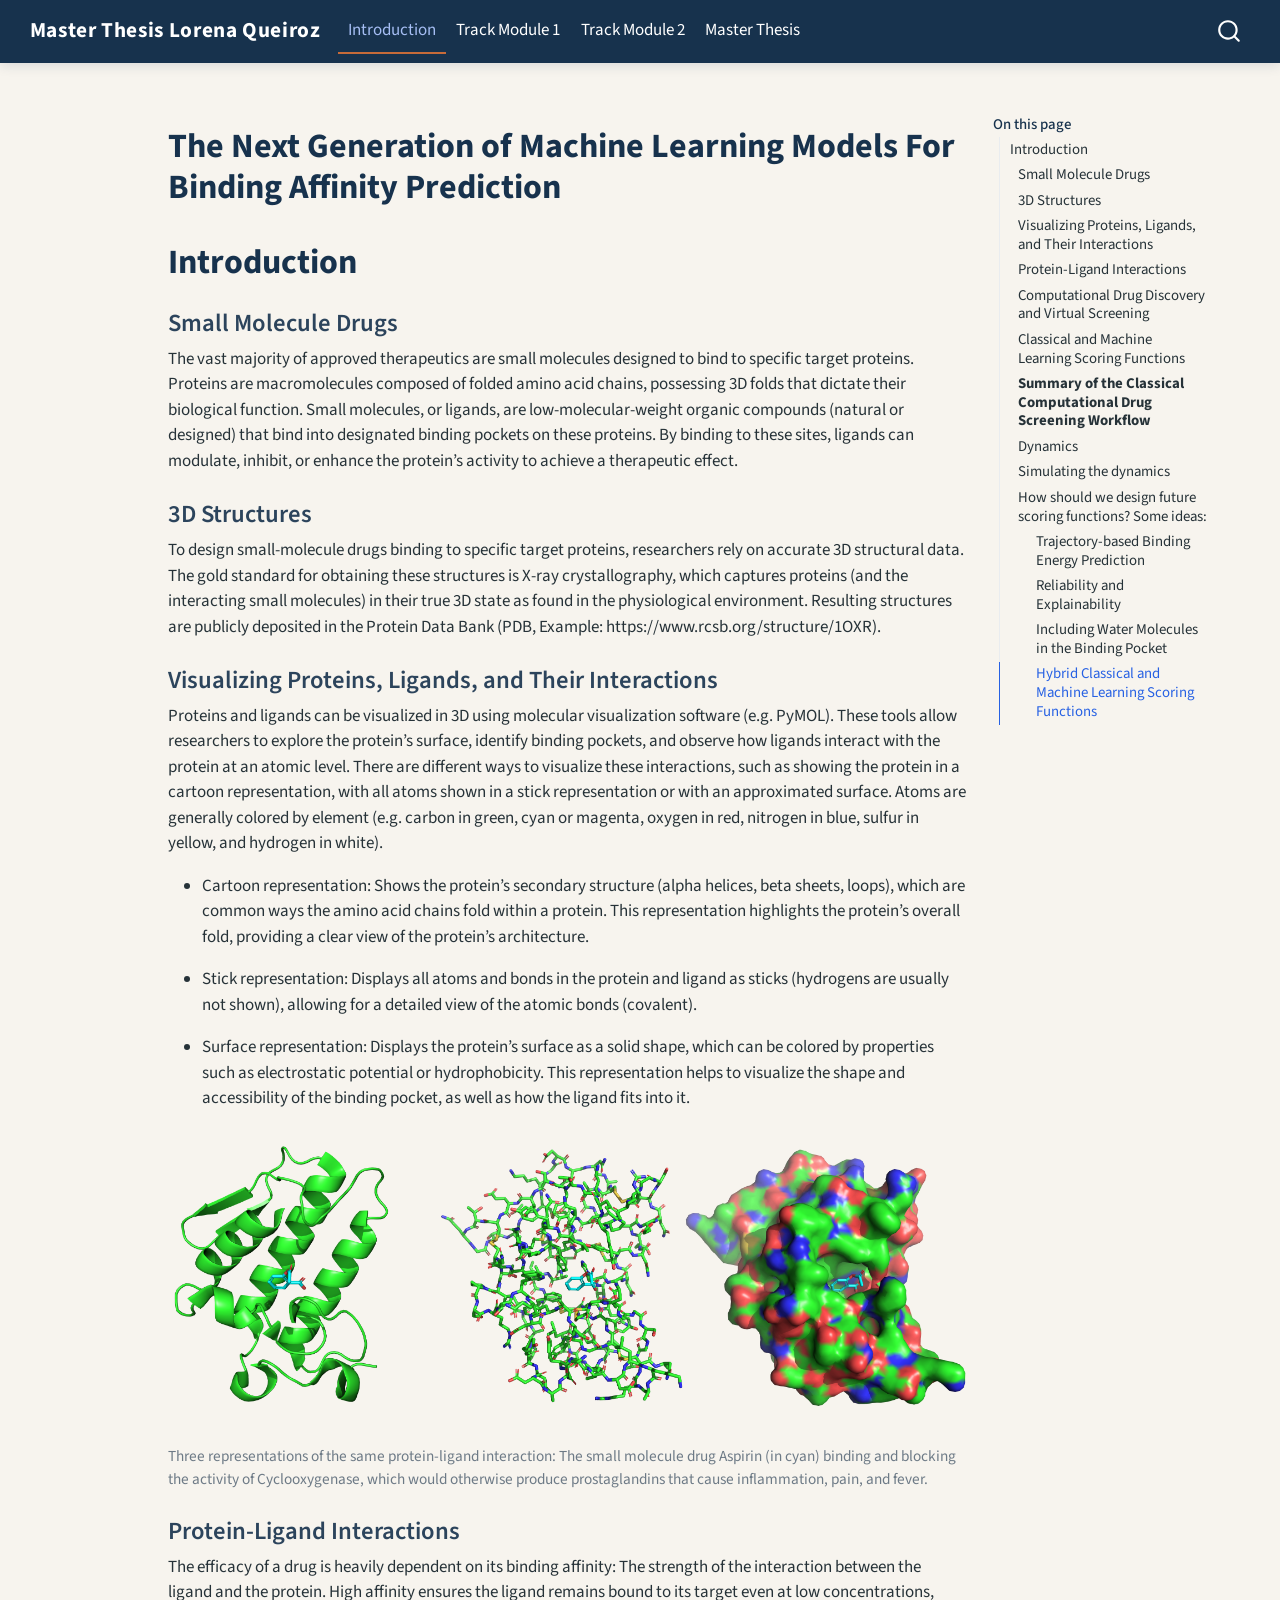
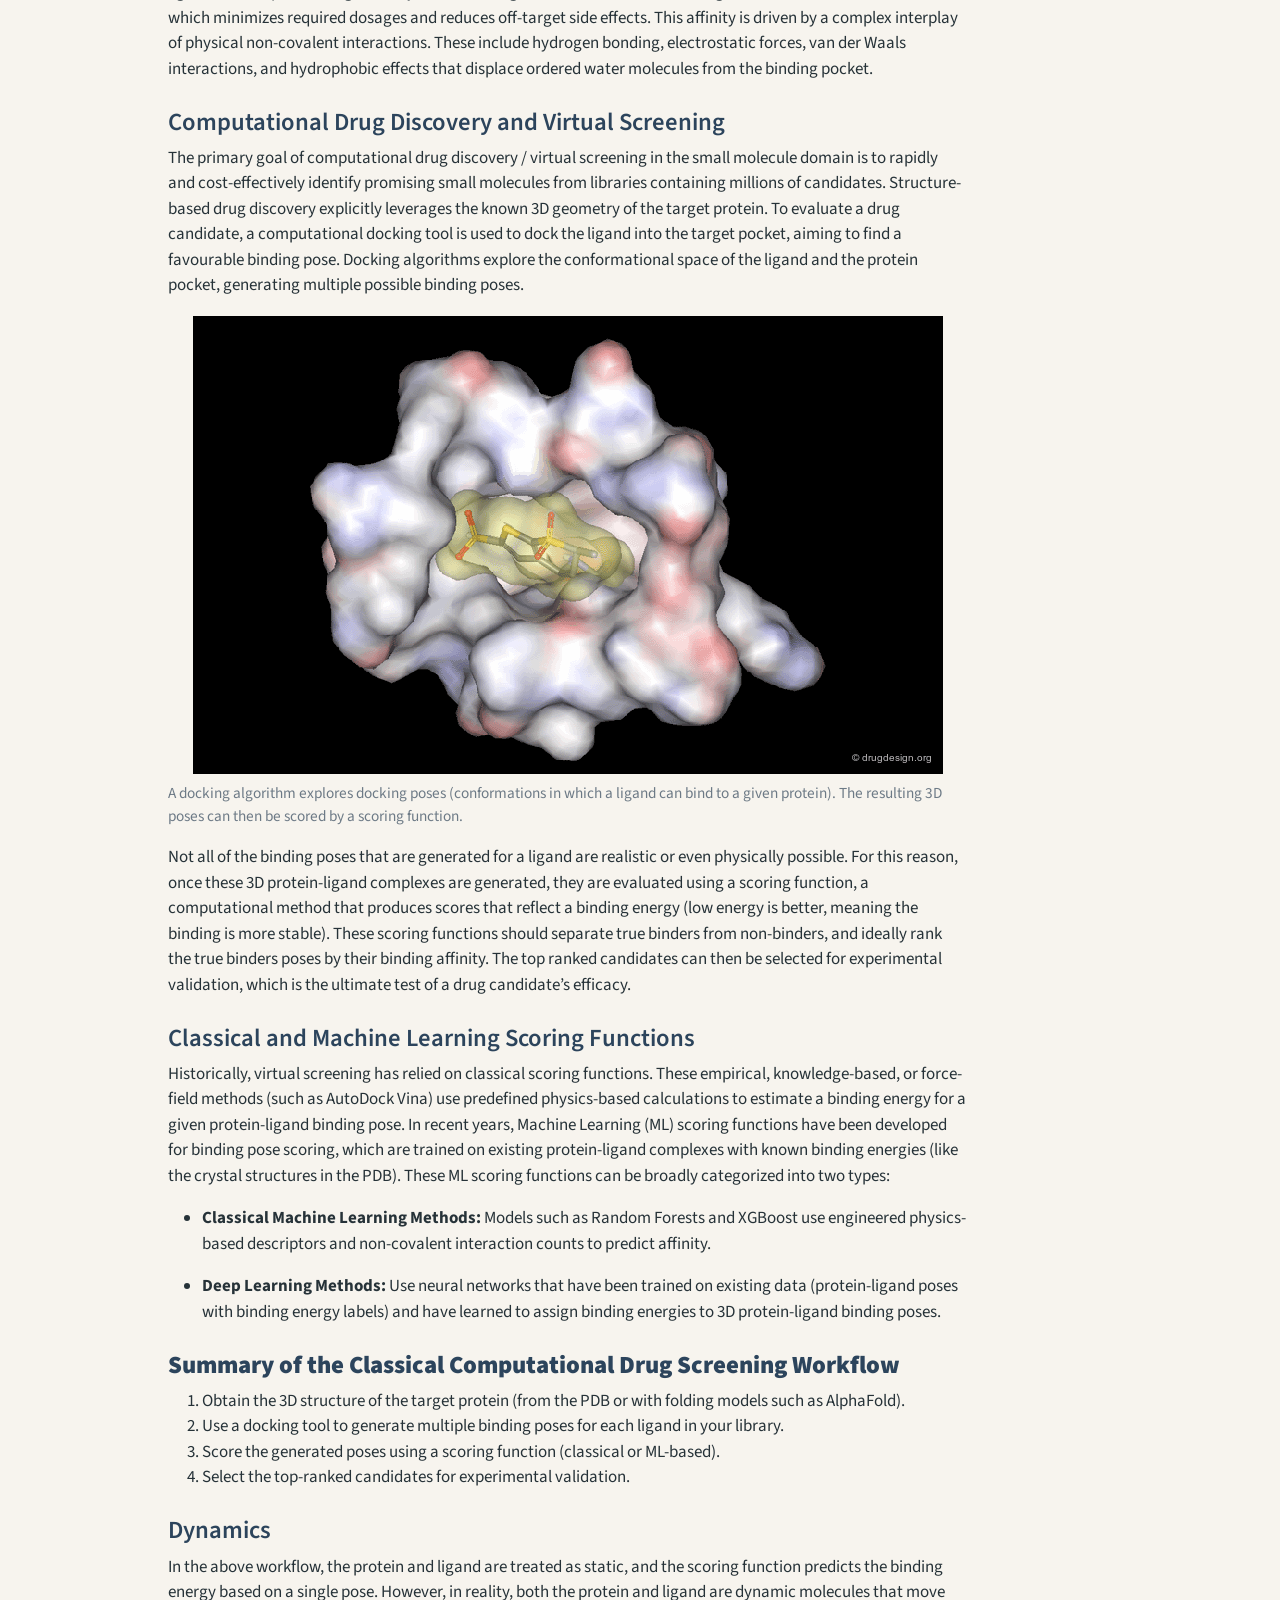
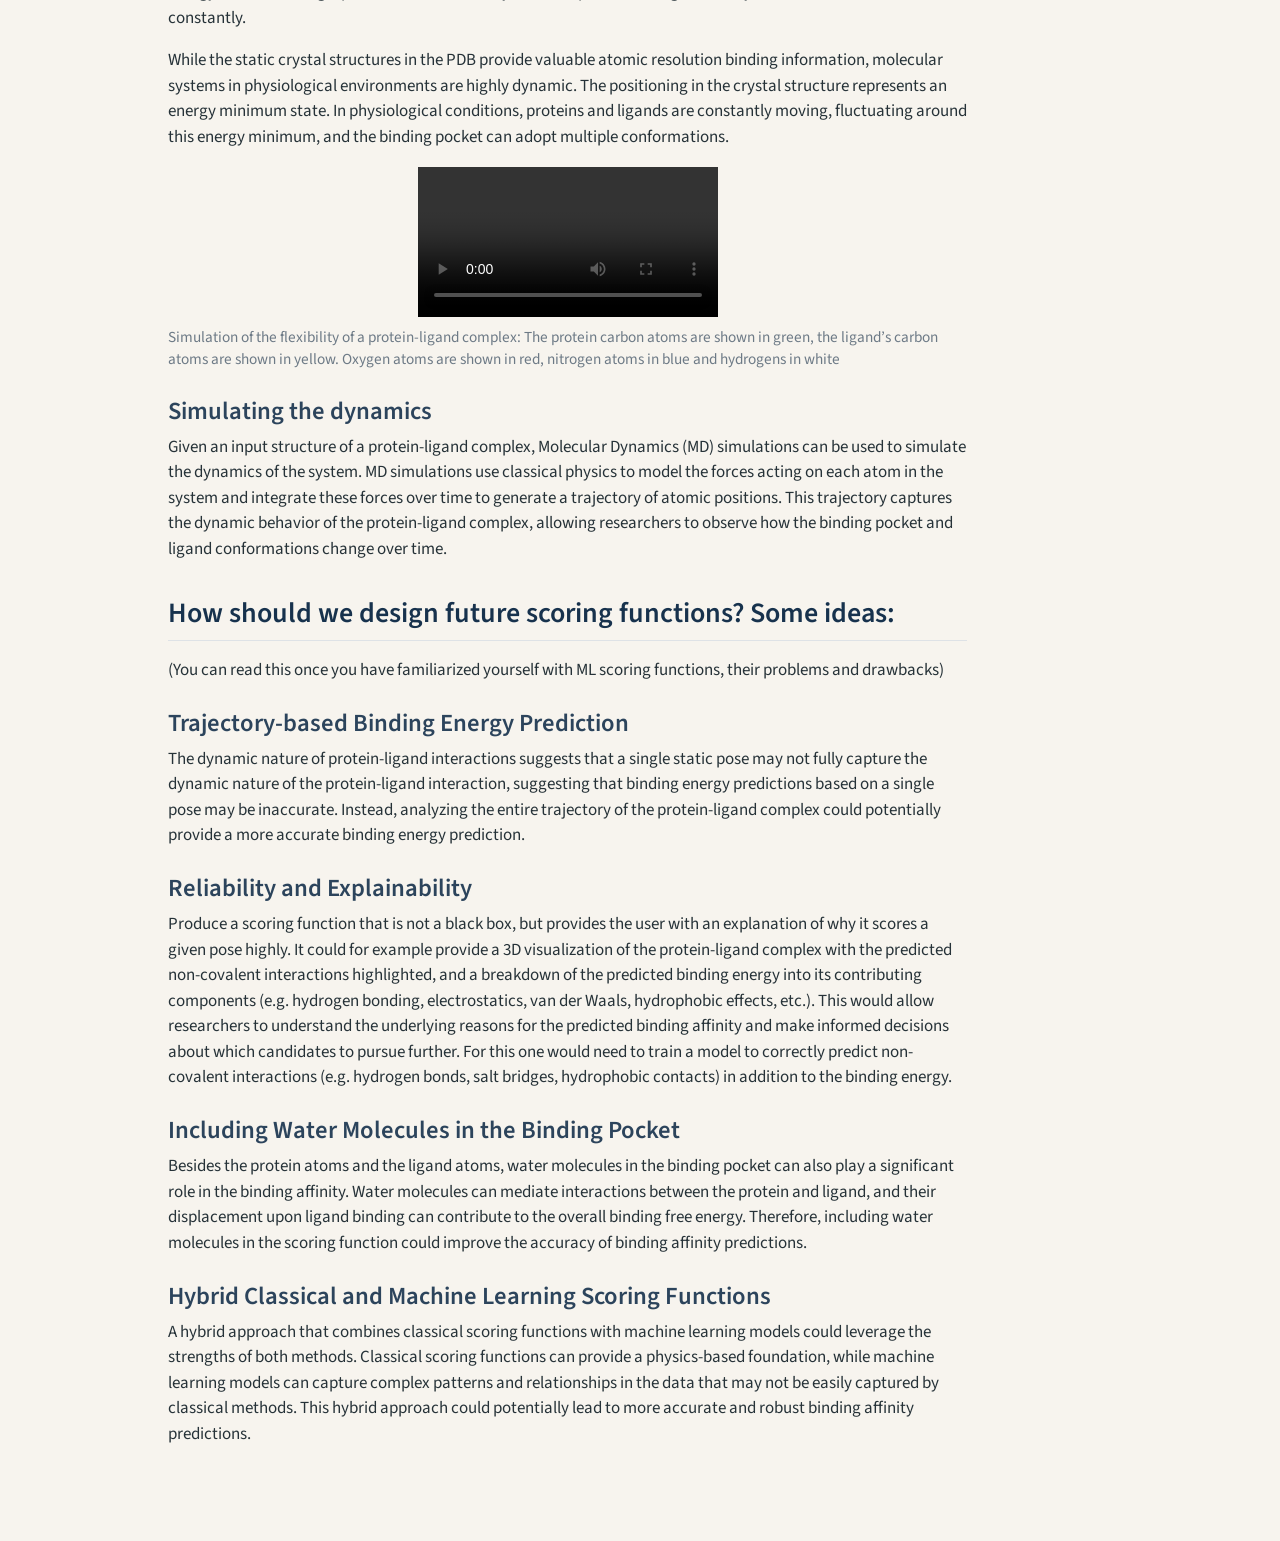
==== commit a1d6db19: "Built site for gh-pages" ====
--- a/index.html
+++ b/index.html
@@ -182,7 +182,7 @@
 <p>Proteins and ligands can be visualized in 3D using molecular visualization software (e.g.&nbsp;PyMOL). These tools allow researchers to explore the protein’s surface, identify binding pockets, and observe how ligands interact with the protein at an atomic level. There are different ways to visualize these interactions, such as showing the protein in a cartoon representation, with all atoms shown in a stick representation or with an approximated surface. Atoms are generally colored by element (e.g.&nbsp;carbon in green, cyan or magenta, oxygen in red, nitrogen in blue, sulfur in yellow, and hydrogen in white).</p>
 <ul>
 <li><p>Cartoon representation: Shows the protein’s secondary structure (alpha helices, beta sheets, loops), which are common ways the amino acid chains fold within a protein. This representation highlights the protein’s overall fold, providing a clear view of the protein’s architecture.</p></li>
-<li><p>Stick representation: Displays all atoms and bonds in the protein and ligand as sticks (hydrogens are usually not shown), allowing for a detailed view of the atomic bonds between the protein and ligand.</p></li>
+<li><p>Stick representation: Displays all atoms and bonds in the protein and ligand as sticks (hydrogens are usually not shown), allowing for a detailed view of the atomic bonds (covalent).</p></li>
 <li><p>Surface representation: Displays the protein’s surface as a solid shape, which can be colored by properties such as electrostatic potential or hydrophobicity. This representation helps to visualize the shape and accessibility of the binding pocket, as well as how the ligand fits into it.</p></li>
 </ul>
 <div class="quarto-figure quarto-figure-center">
@@ -202,7 +202,7 @@
 <div class="quarto-figure quarto-figure-center">
 <figure class="figure">
 <p><img src="images/docking.gif" class="img-fluid figure-img"></p>
-<figcaption>A docking algorithm explores docking poses (conformations in which a ligand can bind to a given protein). The resulting 3D poses can then be scores by a scoring function.</figcaption>
+<figcaption>A docking algorithm explores docking poses (conformations in which a ligand can bind to a given protein). The resulting 3D poses can then be scored by a scoring function.</figcaption>
 </figure>
 </div>
 <p>Not all of the binding poses that are generated for a ligand are realistic or even physically possible. For this reason, once these 3D protein-ligand complexes are generated, they are evaluated using a scoring function, a computational method that produces scores that reflect a binding energy (low energy is better, meaning the binding is more stable). These scoring functions should separate true binders from non-binders, and ideally rank the true binders poses by their binding affinity. The top ranked candidates can then be selected for experimental validation, which is the ultimate test of a drug candidate’s efficacy.</p>
@@ -218,8 +218,8 @@
 <section id="summary-of-the-classical-computational-drug-screening-workflow" class="level3">
 <h3 class="anchored" data-anchor-id="summary-of-the-classical-computational-drug-screening-workflow"><strong>Summary of the Classical Computational Drug Screening Workflow</strong></h3>
 <ol type="1">
-<li>Obtain the 3D structure of the target protein (from the PDB).</li>
-<li>Use a docking tool to generate multiple binding poses for each ligand.</li>
+<li>Obtain the 3D structure of the target protein (from the PDB or with folding models such as AlphaFold).</li>
+<li>Use a docking tool to generate multiple binding poses for each ligand in your library.</li>
 <li>Score the generated poses using a scoring function (classical or ML-based).</li>
 <li>Select the top-ranked candidates for experimental validation.</li>
 </ol>
--- a/styles.css
+++ b/styles.css
@@ -44,3 +44,18 @@
 a {
   color: #9b4d25;
 }
+
+.highlight {
+  margin: 1.5rem 0;
+  padding: 1rem 1.25rem;
+  border-left: 5px solid var(--site-accent);
+  background: #fff3e8;
+  color: #263238;
+  border-radius: 0.35rem;
+}
+
+.highlight strong {
+  display: block;
+  margin-bottom: 0.5rem;
+  color: var(--site-ink);
+}
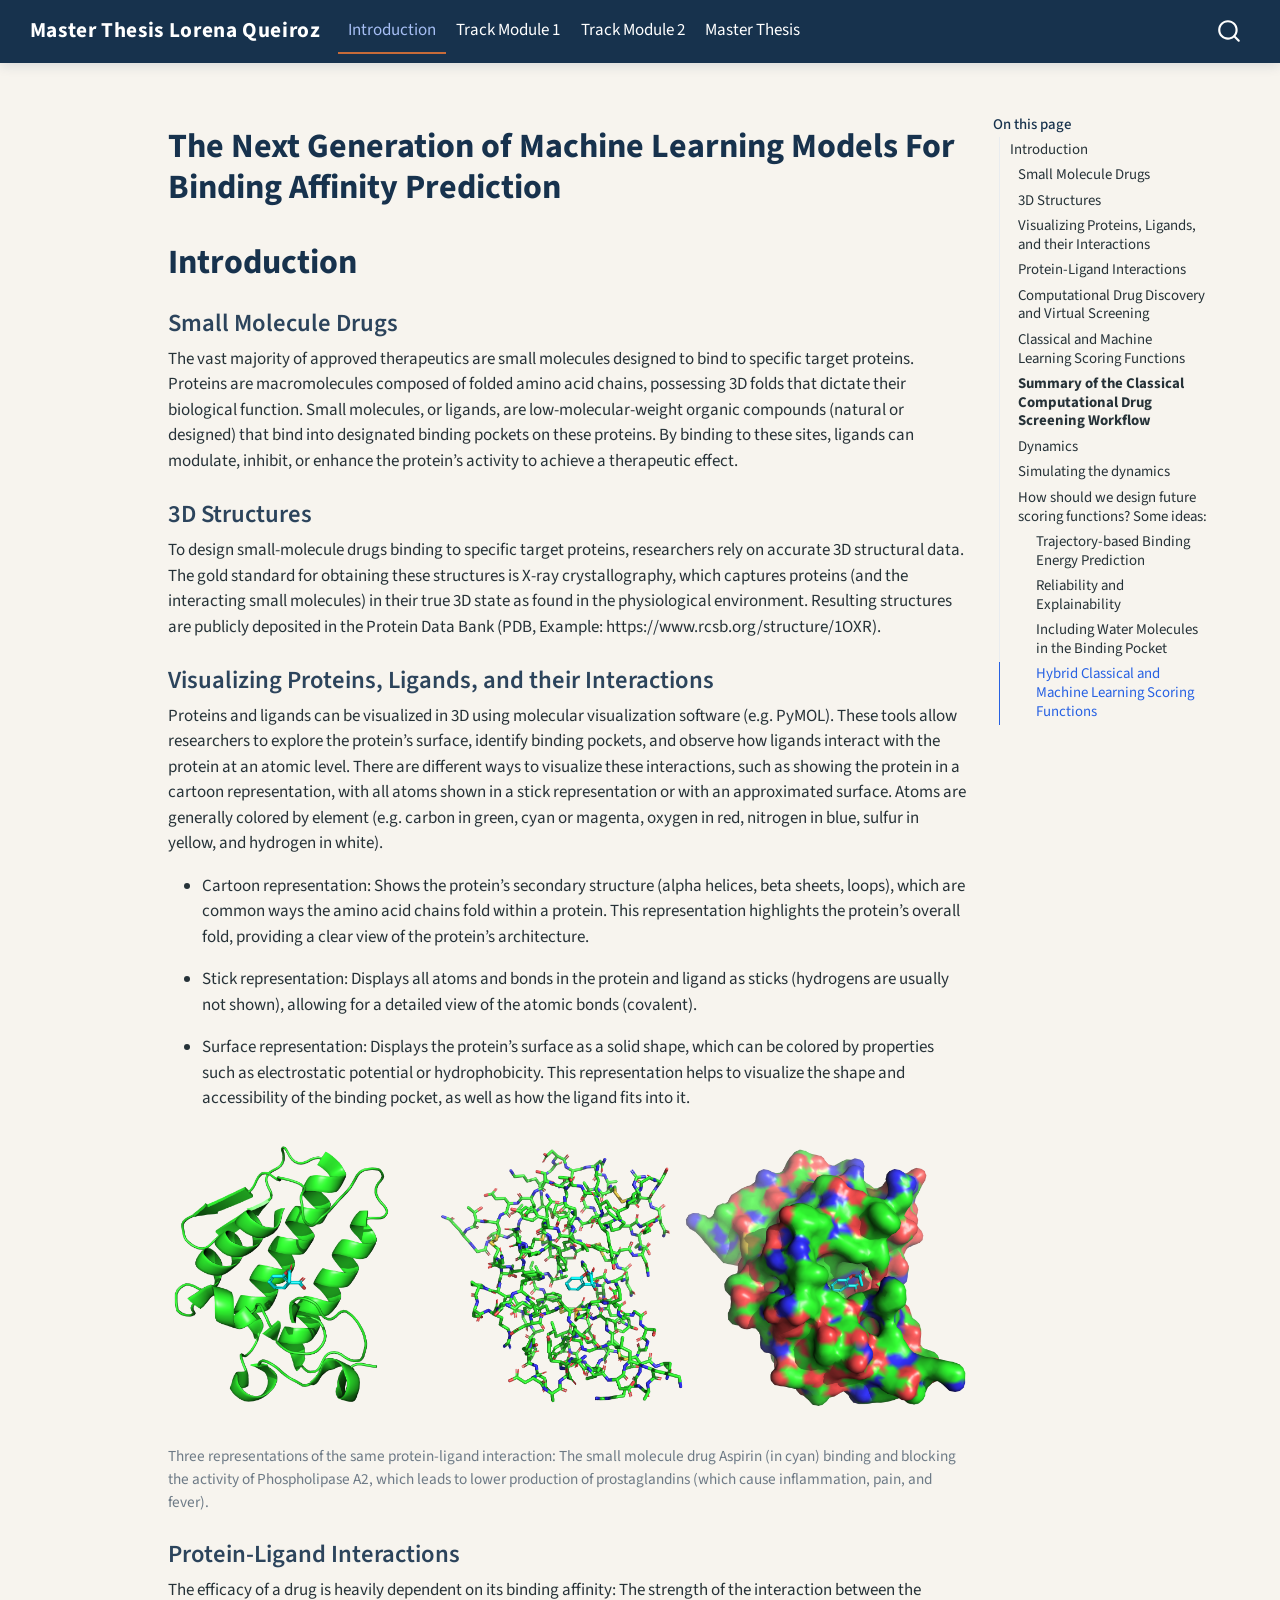
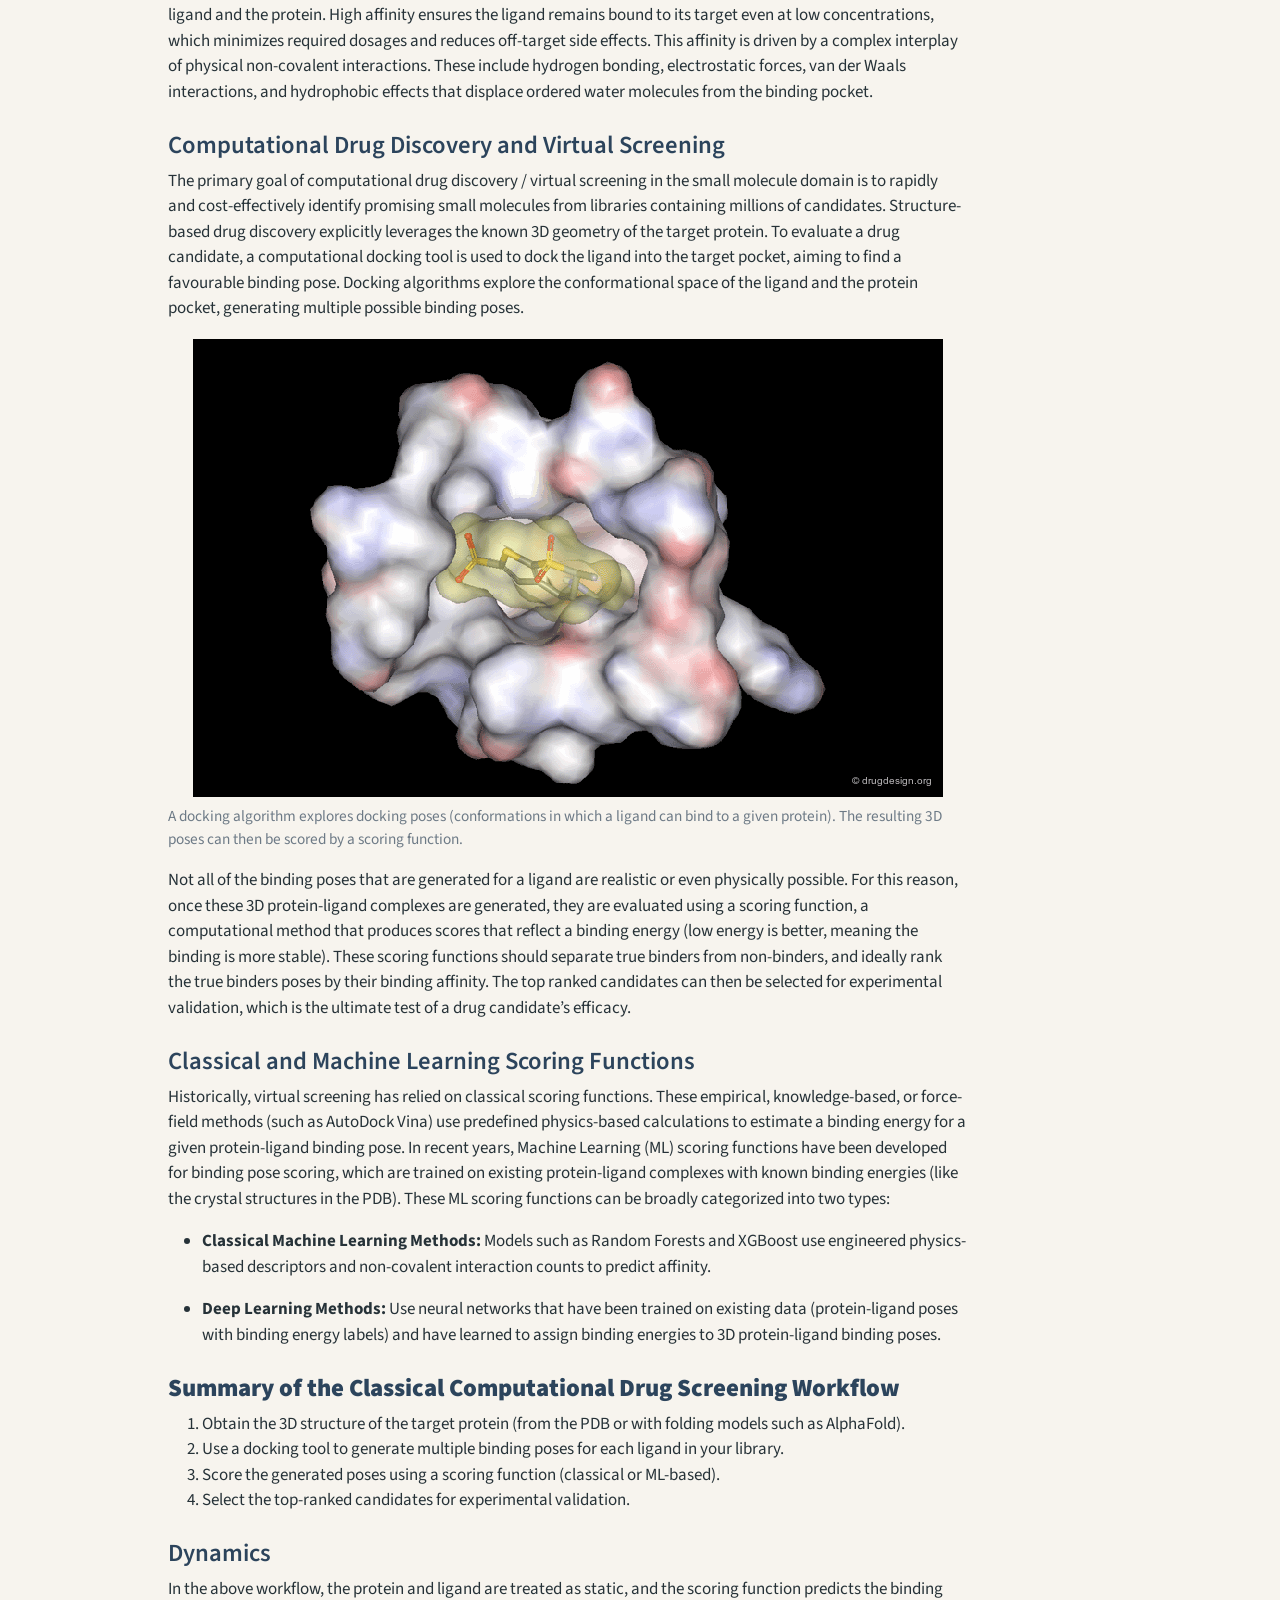
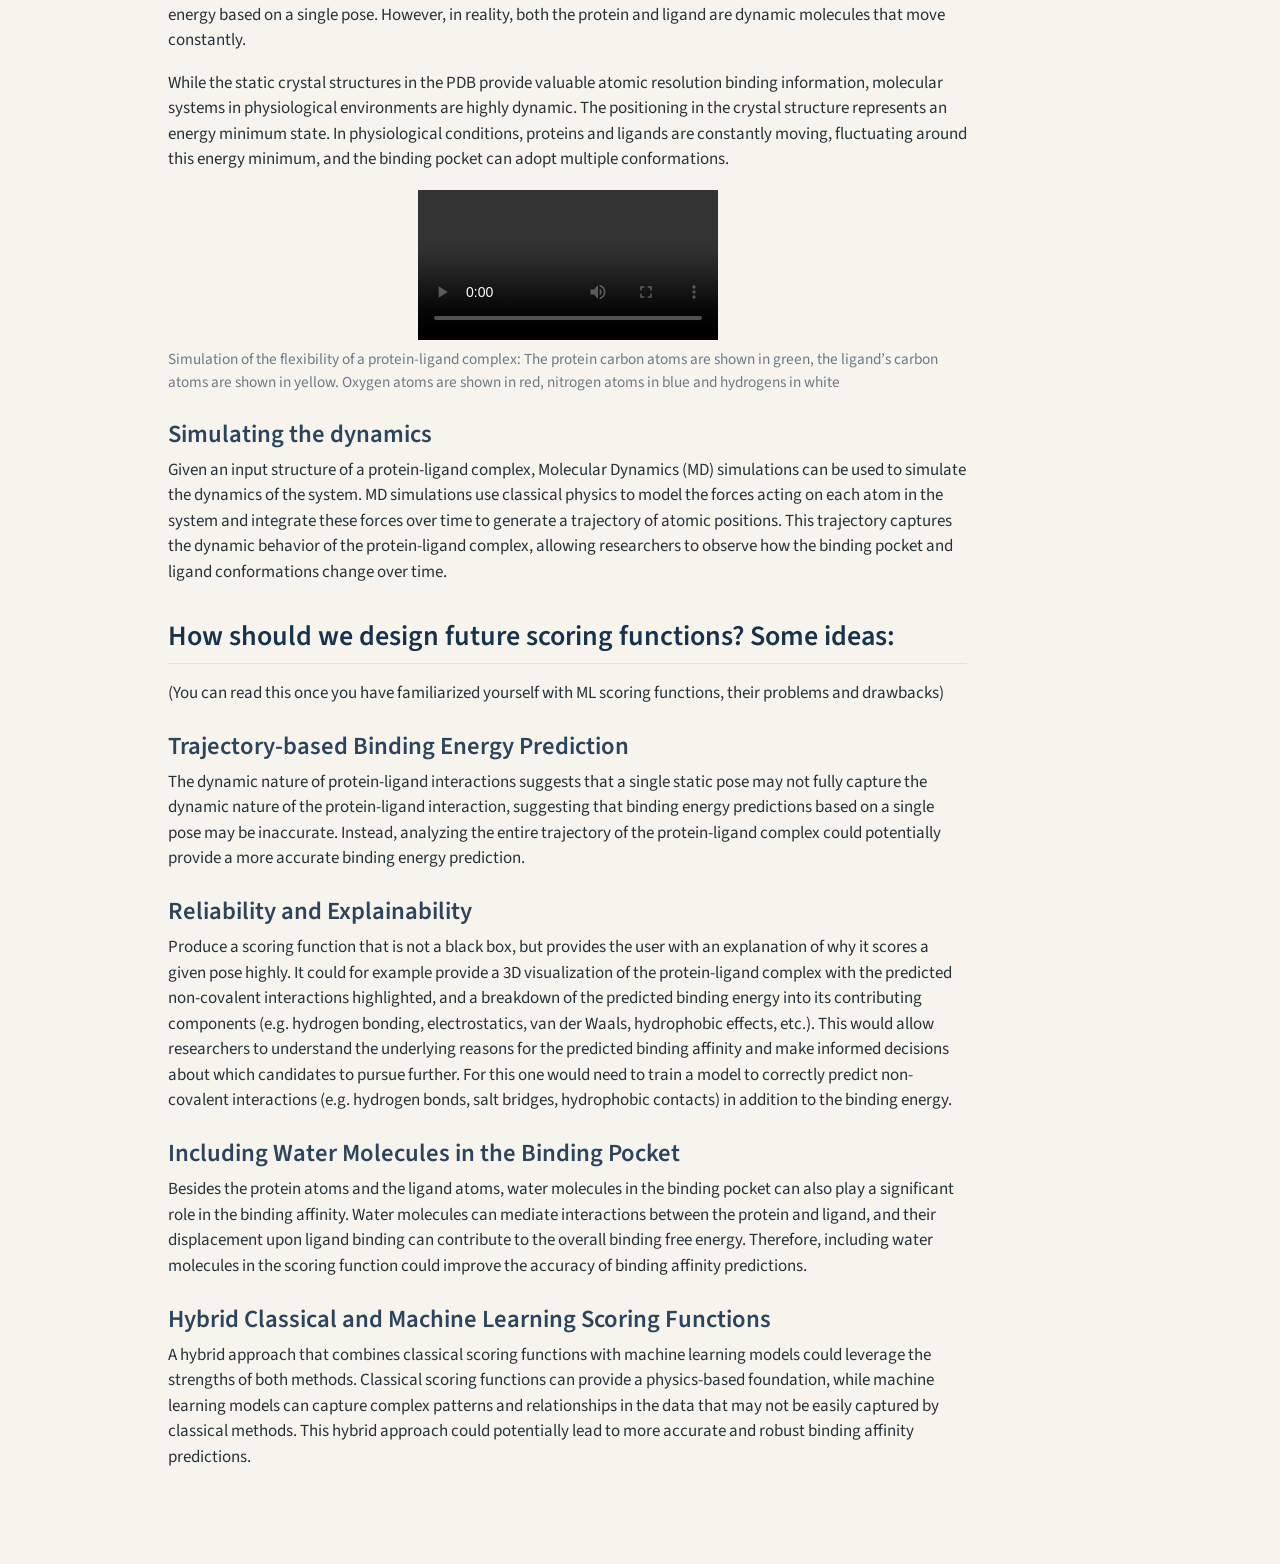
==== commit 84400ec9: "Built site for gh-pages" ====
--- a/index.html
+++ b/index.html
@@ -127,7 +127,7 @@
   <ul class="collapse">
   <li><a href="#small-molecule-drugs" id="toc-small-molecule-drugs" class="nav-link" data-scroll-target="#small-molecule-drugs">Small Molecule Drugs</a></li>
   <li><a href="#d-structures" id="toc-d-structures" class="nav-link" data-scroll-target="#d-structures">3D Structures</a></li>
-  <li><a href="#visualizing-proteins-ligands-and-their-interactions" id="toc-visualizing-proteins-ligands-and-their-interactions" class="nav-link" data-scroll-target="#visualizing-proteins-ligands-and-their-interactions">Visualizing Proteins, Ligands, and Their Interactions</a></li>
+  <li><a href="#visualizing-proteins-ligands-and-their-interactions" id="toc-visualizing-proteins-ligands-and-their-interactions" class="nav-link" data-scroll-target="#visualizing-proteins-ligands-and-their-interactions">Visualizing Proteins, Ligands, and their Interactions</a></li>
   <li><a href="#protein-ligand-interactions" id="toc-protein-ligand-interactions" class="nav-link" data-scroll-target="#protein-ligand-interactions">Protein-Ligand Interactions</a></li>
   <li><a href="#computational-drug-discovery-and-virtual-screening" id="toc-computational-drug-discovery-and-virtual-screening" class="nav-link" data-scroll-target="#computational-drug-discovery-and-virtual-screening">Computational Drug Discovery and Virtual Screening</a></li>
   <li><a href="#classical-and-machine-learning-scoring-functions" id="toc-classical-and-machine-learning-scoring-functions" class="nav-link" data-scroll-target="#classical-and-machine-learning-scoring-functions">Classical and Machine Learning Scoring Functions</a></li>
@@ -178,7 +178,7 @@
 <p>To design small-molecule drugs binding to specific target proteins, researchers rely on accurate 3D structural data. The gold standard for obtaining these structures is X-ray crystallography, which captures proteins (and the interacting small molecules) in their true 3D state as found in the physiological environment. Resulting structures are publicly deposited in the Protein Data Bank (PDB, Example: https://www.rcsb.org/structure/1OXR).</p>
 </section>
 <section id="visualizing-proteins-ligands-and-their-interactions" class="level3">
-<h3 class="anchored" data-anchor-id="visualizing-proteins-ligands-and-their-interactions">Visualizing Proteins, Ligands, and Their Interactions</h3>
+<h3 class="anchored" data-anchor-id="visualizing-proteins-ligands-and-their-interactions">Visualizing Proteins, Ligands, and their Interactions</h3>
 <p>Proteins and ligands can be visualized in 3D using molecular visualization software (e.g.&nbsp;PyMOL). These tools allow researchers to explore the protein’s surface, identify binding pockets, and observe how ligands interact with the protein at an atomic level. There are different ways to visualize these interactions, such as showing the protein in a cartoon representation, with all atoms shown in a stick representation or with an approximated surface. Atoms are generally colored by element (e.g.&nbsp;carbon in green, cyan or magenta, oxygen in red, nitrogen in blue, sulfur in yellow, and hydrogen in white).</p>
 <ul>
 <li><p>Cartoon representation: Shows the protein’s secondary structure (alpha helices, beta sheets, loops), which are common ways the amino acid chains fold within a protein. This representation highlights the protein’s overall fold, providing a clear view of the protein’s architecture.</p></li>
@@ -188,7 +188,7 @@
 <div class="quarto-figure quarto-figure-center">
 <figure class="figure">
 <p><img src="images/protein_representations.png" class="img-fluid figure-img"></p>
-<figcaption>Three representations of the same protein-ligand interaction: The small molecule drug Aspirin (in cyan) binding and blocking the activity of Cyclooxygenase, which would otherwise produce prostaglandins that cause inflammation, pain, and fever.</figcaption>
+<figcaption>Three representations of the same protein-ligand interaction: The small molecule drug Aspirin (in cyan) binding and blocking the activity of Phospholipase A2, which leads to lower production of prostaglandins (which cause inflammation, pain, and fever).</figcaption>
 </figure>
 </div>
 </section>
